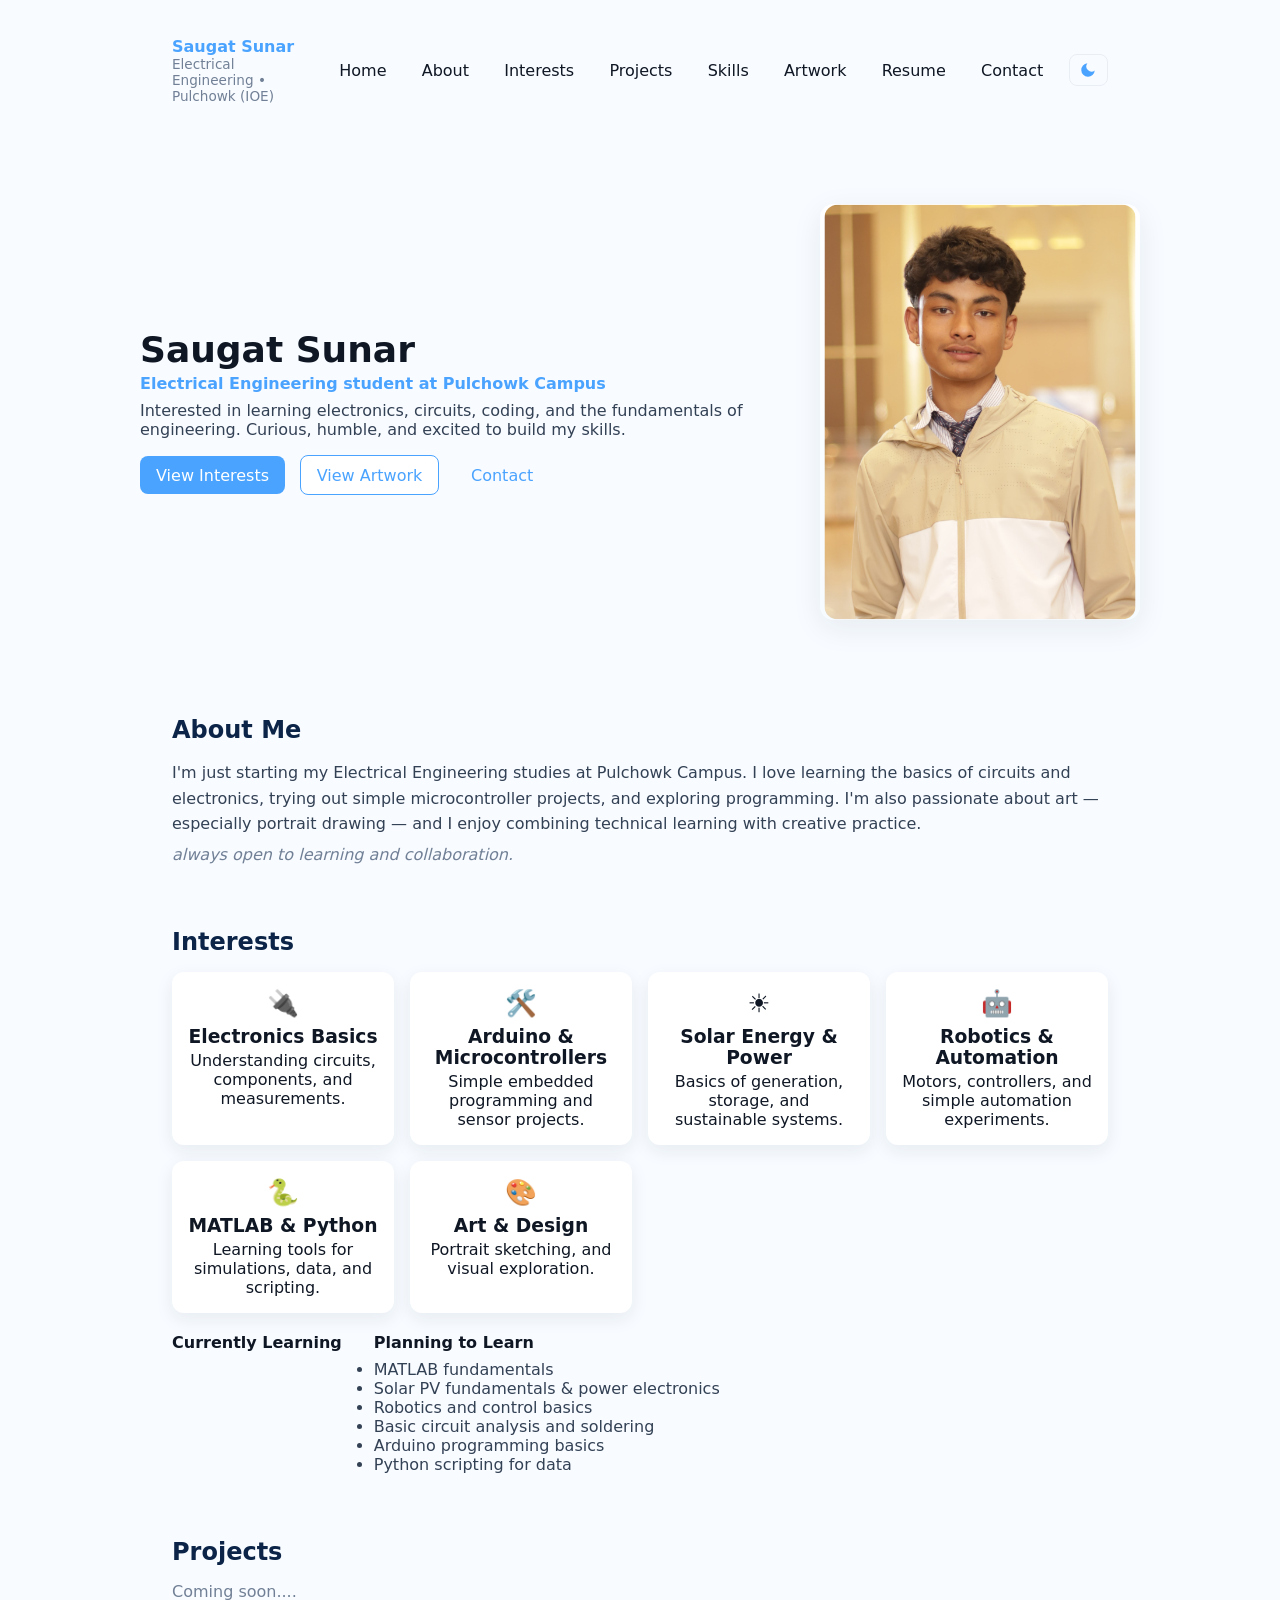
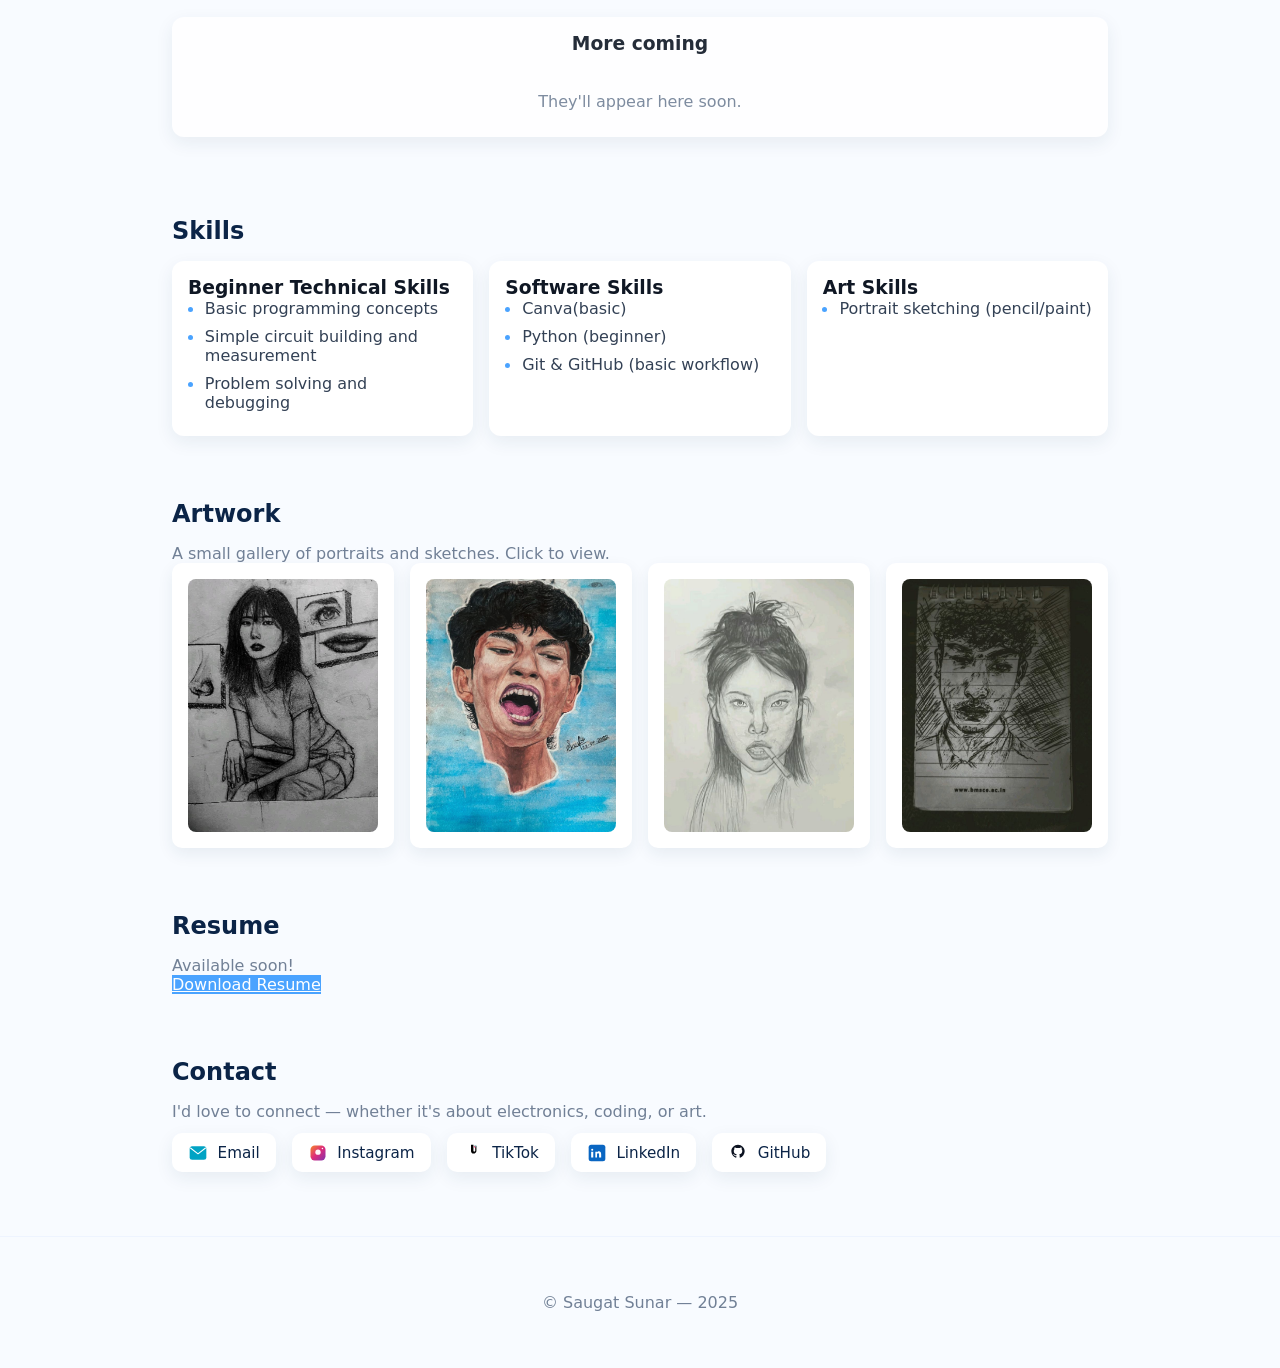
==== index.html @ 8a91a789 "Add projects section with placeholder content and styling" ====
<!doctype html>
<html lang="en">
    <head>
        <meta charset="utf-8">
        <meta name="viewport" content="width=device-width, initial-scale=1">
        <title>Saugat Sunar — Electrical Engineering Student</title>
        <link rel="stylesheet" href="page.css">
        <meta name="description" content="Saugat Sunar — Electrical Engineering student at Pulchowk Campus. Curious about circuits, coding, robotics and art.">
    </head>
    <body>
        <header class="site-header">
            <div class="container header-inner">
                <div class="brand">
                    <a href="#home">Saugat Sunar</a>
                    <span class="role">Electrical Engineering • Pulchowk (IOE)</span>
                </div>
                <nav class="site-nav" aria-label="Main Navigation">
                    <a href="#home">Home</a>
                    <a href="#about">About</a>
                    <a href="#interests">Interests</a>
                    <a href="#projects">Projects</a>
                    <a href="#skills">Skills</a>
                    <a href="#artwork">Artwork</a>
                    <a href="#resume">Resume</a>
                    <a href="#contact" class="contact-link">Contact</a>
                </nav>
                <div class="header-controls">
                    <button id="themeToggle" class="theme-toggle" aria-pressed="false" aria-label="Toggle dark mode">
                        <!-- Moon (default) and Sun (active) icons -->
                        <svg class="icon icon-moon" viewBox="0 0 24 24" fill="none" xmlns="http://www.w3.org/2000/svg" aria-hidden="true">
                            <path d="M21 12.79A9 9 0 1111.21 3 7 7 0 0021 12.79z" fill="currentColor"/>
                        </svg>
                        <svg class="icon icon-sun" viewBox="0 0 24 24" fill="none" xmlns="http://www.w3.org/2000/svg" aria-hidden="true">
                            <path d="M6.76 4.84l-1.8-1.79L3.17 4.84l1.79 1.8 1.8-1.8zM1 13h3v-2H1v2zm10 8h2v-3h-2v3zM17.24 19.16l1.79 1.79 1.79-1.79-1.79-1.8-1.79 1.8zM20 11v2h3v-2h-3zM11 1h2v3h-2V1zm4.24 4.84l1.8 1.8 1.79-1.8-1.79-1.79-1.8 1.79zM12 7a5 5 0 100 10 5 5 0 000-10z" fill="currentColor"/>
                        </svg>
                    </button>
                    <button id="navToggle" class="nav-toggle" aria-label="Toggle navigation">☰</button>
                </div>
            </div>
        </header>

        <main>
            <!-- Hero -->
            <section id="home" class="hero container">
                <div class="hero-left">
                    <h1>Saugat Sunar</h1>
                    <p class="lead">Electrical Engineering student at Pulchowk Campus</p>
                    <p class="intro">Interested in learning electronics, circuits, coding, and the fundamentals of engineering. Curious, humble, and excited to build my skills.</p>
                    <div class="hero-cta">
                        <a href="#interests" class="btn btn-primary">View Interests</a>
                        <a href="#artwork" class="btn btn-outline">View Artwork</a>
                        <a href="#contact" class="btn btn-ghost">Contact</a>
                    </div>
                </div>
                <div class="hero-right" aria-hidden="true">
                    <div class="portrait-placeholder">
                            <img src="profilepic.JPG" alt="Profile photo of Saugat Sunar" class="profile-pic enlarged" loading="lazy">
                        </div>
                </div>
            </section>

            <!-- About -->
            <section id="about" class="about container">
                <h2>About Me</h2>
                <p class="about-text">I'm just starting my Electrical Engineering studies at Pulchowk Campus. I love learning the basics of circuits and electronics, trying out simple microcontroller projects, and exploring programming. I'm also passionate about art — especially portrait drawing — and I enjoy combining technical learning with creative practice.</p>
                <p class="about-tone"> always open to learning and collaboration.</p>
            </section>

            <!-- Interests -->
            <section id="interests" class="interests container">
                <h2>Interests</h2>
                <div class="interests-grid">
                    <div class="interest-card">
                        <div class="icon">🔌</div>
                        <h3>Electronics Basics</h3>
                        <p>Understanding circuits, components, and measurements.</p>
                    </div>
                    <div class="interest-card">
                        <div class="icon">🛠️</div>
                        <h3>Arduino & Microcontrollers</h3>
                        <p>Simple embedded programming and sensor projects.</p>
                    </div>
                    <div class="interest-card">
                        <div class="icon">☀️</div>
                        <h3>Solar Energy & Power</h3>
                        <p>Basics of generation, storage, and sustainable systems.</p>
                    </div>
                    <div class="interest-card">
                        <div class="icon">🤖</div>
                        <h3>Robotics & Automation</h3>
                        <p>Motors, controllers, and simple automation experiments.</p>
                    </div>
                    <div class="interest-card">
                        <div class="icon">🐍</div>
                        <h3>MATLAB & Python</h3>
                        <p>Learning tools for simulations, data, and scripting.</p>
                    </div>
                    <div class="interest-card">
                        <div class="icon">🎨</div>
                        <h3>Art & Design</h3>
                        <p>Portrait sketching, and visual exploration.</p>
                    </div>
                </div>

                <div class="learning-plans">
                    <div>
                        <h4>Currently Learning</h4>
                        <ul>
                            
                        </ul>
                    </div>
                    <div>
                        <h4>Planning to Learn</h4>
                        <ul>
                            <li>MATLAB fundamentals</li>
                            <li>Solar PV fundamentals & power electronics</li>
                            <li>Robotics and control basics</li>
                            <li>Basic circuit analysis and soldering</li>
                            <li>Arduino programming basics</li>
                            <li>Python scripting for data</li>
                        </ul>
                    </div>
                </div>
            </section>

            <!-- Projects -->
            <section id="projects" class="projects container">
                <h2>Projects</h2>
                <p class="muted">Coming soon....</p>
                <div class="projects-grid">
                   

                    <article class="project-card empty">
                        <h3>More coming</h3>
                        <p class="muted">They'll appear here soon.</p>
                    </article>
                </div>
            </section>

             <!-- Skills -->
             <section id="skills" class="skills container">
                <h2>Skills</h2>
                <div class="skills-columns">
                    <div class="skills-block">
                        <h3>Beginner Technical Skills</h3>
                        <ul>
                            <li>Basic programming concepts</li>
                            <li>Simple circuit building and measurement</li>
                            <li>Problem solving and debugging</li>
                        </ul>
                    </div>
                    <div class="skills-block">
                        <h3>Software Skills</h3>
                        <ul>
                            <li>Canva(basic)</li>
                            <li>Python (beginner)</li>
                            <li>Git & GitHub (basic workflow)</li>
                        </ul>
                    </div>
                    <div class="skills-block">
                        <h3>Art Skills</h3>
                        <ul>
                            <li>Portrait sketching (pencil/paint)</li>
                            
                        </ul>
                    </div>
                </div>
            </section>

            <!-- Artwork -->
            <section id="artwork" class="artwork container">
                <h2>Artwork</h2>
                <p class="muted">A small gallery of portraits and sketches. Click to view.</p>
                <div class="gallery-grid">
                    <button class="gallery-item" data-src="art.1.jpeg" aria-label="Artwork 1">
                        <img src="art.1.jpeg" alt="Artwork 1" />
                    </button>
                    <button class="gallery-item" data-src="art.2.jpeg" aria-label="Artwork 2">
                        <img src="art.2.jpeg" alt="Artwork 2" />
                    </button>
                    <button class="gallery-item" data-src="art.3.jpeg" aria-label="Artwork 3">
                        <img src="art.3.jpeg" alt="Artwork 3" />
                    </button>
                    <button class="gallery-item" data-src="art.4.jpg" aria-label="Artwork 4">
                        <img src="art.4.jpg" alt="Artwork 4" />
                    </button>
                </div>
            </section>

            <!-- Resume -->
            <section id="resume" class="resume container">
                <h2>Resume</h2>
                <p class="muted">Available soon!</p><code></code> </p>
                <a href="resume.pdf" class="btn btn-primary" download>Download Resume </a>
            </section>

            <!-- Contact -->
            <section id="contact" class="contact container">
                <h2>Contact</h2>
                <p class="muted">I'd love to connect — whether it's about electronics, coding, or art.</p>
                <div class="contact-links">
                    <a href="mailto:saugatsunarofficial@gmail.com" class="contact-card" aria-label="Email Saugat">
                        <!-- Colored envelope icon (teal) -->
                        <svg viewBox="0 0 24 24" xmlns="http://www.w3.org/2000/svg" aria-hidden="true">
                            <rect x="2" y="4" width="20" height="16" rx="3" fill="#00A3C4" />
                            <path d="M3 6l9 7 9-7" fill="none" stroke="#fff" stroke-width="1.25" stroke-linecap="round" stroke-linejoin="round" />
                        </svg>
                        <span class="label">Email</span>
                    </a>
                    <a href="https://instagram.com/sunarsaugat8" target="_blank" rel="noopener" class="contact-card" aria-label="Instagram @sunarsaugat8">
                        <!-- Instagram-style gradient square -->
                        <svg viewBox="0 0 24 24" xmlns="http://www.w3.org/2000/svg" aria-hidden="true">
                            <defs>
                                <linearGradient id="igGrad" x1="0" x2="1" y1="0" y2="1">
                                    <stop offset="0%" stop-color="#f58529"/>
                                    <stop offset="50%" stop-color="#dd2a7b"/>
                                    <stop offset="100%" stop-color="#8134af"/>
                                </linearGradient>
                            </defs>
                            <rect x="3" y="3" width="18" height="18" rx="5" fill="url(#igGrad)" />
                            <circle cx="12" cy="11" r="3.2" fill="#fff" opacity="0.95" />
                            <circle cx="17.3" cy="6.7" r="0.9" fill="#fff" />
                        </svg>
                        <span class="label">Instagram</span>
                    </a>
                    <a href="https://www.tiktok.com/@saugat_sunar1" target="_blank" rel="noopener" class="contact-card" aria-label="TikTok @saugat_sunar1">
                        <!-- TikTok colored mark: cyan + magenta + black -->
                        <svg viewBox="0 0 24 24" xmlns="http://www.w3.org/2000/svg" aria-hidden="true">
                            <!-- approximate simplified TikTok note shape with layered colors -->
                            <path d="M12.5 2v7.2c0 .6.5 1.1 1.1 1.1.6 0 1.1-.5 1.1-1.1V3.4h1.4v5.8c0 1.9-1.6 3.5-3.5 3.5S9.6 11.1 9.6 9.2V2h2.9z" fill="#010101"/>
                            <path d="M14.6 3.1c.7.4 1.3 1 1.6 1.8v.1c-.6-.1-1.1-.4-1.6-.8-.5-.4-.9-.9-1.3-1.4.4.1.9.1 1.3.3z" fill="#69C9D0" opacity="0.95"/>
                            <path d="M13.6 3.4c.6.5 1.1 1.1 1.4 1.9.1.3.2.6.2.9-.4-.2-.9-.4-1.3-.8-.5-.4-.9-.9-1.3-1.4.3.1.7.1 1 0z" fill="#EE1D52" opacity="0.95"/>
                        </svg>
                        <span class="label">TikTok</span>
                    </a>
                    <a href="https://www.linkedin.com/in/saugat-sunar-b46449395/" target="_blank" rel="noopener" class="contact-card" aria-label="LinkedIn Saugat Sunar">
                        <!-- LinkedIn colored square with 'in' -->
                        <svg viewBox="0 0 24 24" xmlns="http://www.w3.org/2000/svg" aria-hidden="true">
                            <rect x="2" y="2" width="20" height="20" rx="3" fill="#0A66C2" />
                            <path d="M7.5 10.5H5v7h2.5v-7zM6.25 9.25a1.25 1.25 0 110-2.5 1.25 1.25 0 010 2.5zM12.5 10.5h-2.5v7H12v-3.6c0-1.9 2.5-2.05 2.5 0V17.5H17v-4.1c0-4.2-4.1-4.05-4.5-1.9V10.5z" fill="#fff" />
                        </svg>
                        <span class="label">LinkedIn</span>
                    </a>
                    <a href="https://github.com/SusSpider" target="_blank" rel="noopener" class="contact-card" aria-label="GitHub SusSpider">
                        <!-- GitHub mark (dark) -->
                        <svg viewBox="0 0 24 24" xmlns="http://www.w3.org/2000/svg" aria-hidden="true">
                            <path d="M12 2C7.58 2 4 5.58 4 10c0 3.54 2.29 6.54 5.47 7.6.4.07.55-.17.55-.38 0-.19-.01-.82-.01-1.49-2.01.37-2.53-.49-2.69-.94-.09-.23-.48-.94-.82-1.13-.28-.15-.68-.52-.01-.53.63-.01 1.08.58 1.23.82.72 1.21 1.87.87 2.33.66.07-.52.28-.87.51-1.07-1.78-.2-3.64-.89-3.64-3.95 0-.87.31-1.59.82-2.15-.08-.2-.36-1.02.08-2.12 0 0 .67-.21 2.2.82a7.5 7.5 0 012-.27c.68 0 1.36.09 2 .27 1.52-1.03 2.2-.82 2.2-.82.44 1.1.16 1.92.08 2.12.51.56.82 1.28.82 2.15 0 3.07-1.87 3.75-3.65 3.95.29.25.54.73.54 1.48 0 1.07-.01 1.93-.01 2.19 0 .21.15.46.55.38C17.71 16.54 20 13.54 20 10c0-4.42-3.58-8-8-8z" fill="#0b1220"/>
                        </svg>
                        <span class="label">GitHub</span>
                    </a>
                </div>
            </section>
        </main>

        <footer class="site-footer">
            <div class="container">
                <p>© Saugat Sunar — 2025</p>
            </div>
        </footer>

        <!-- Lightbox Modal -->
        <div id="lightbox" class="lightbox" aria-hidden="true">
            <div class="lightbox-inner">
                <button id="lightboxClose" class="lightbox-close" aria-label="Close">✕</button>
                <div class="lightbox-content">
                    <div class="lightbox-img">Artwork preview</div>
                </div>
            </div>
        </div>

        <script>
            // Smooth nav toggle for small screens
            const navToggle = document.getElementById('navToggle');
            const siteNav = document.querySelector('.site-nav');
            navToggle.addEventListener('click', () => {
                siteNav.classList.toggle('open');
            });

            // Theme toggle: persistent dark mode
            const themeToggle = document.getElementById('themeToggle');
            const userPref = localStorage.getItem('theme');
            const applyTheme = (theme) => {
                if (theme === 'dark') {
                        document.documentElement.classList.add('dark');
                        themeToggle.setAttribute('aria-pressed','true');
                    } else {
                        document.documentElement.classList.remove('dark');
                        themeToggle.setAttribute('aria-pressed','false');
                    }
            };
            // initialize from saved preference or system
            if (userPref) applyTheme(userPref);
            else if (window.matchMedia && window.matchMedia('(prefers-color-scheme: dark)').matches) applyTheme('dark');

            themeToggle.addEventListener('click', () => {
                const isDark = document.documentElement.classList.toggle('dark');
                applyTheme(isDark ? 'dark' : 'light');
                localStorage.setItem('theme', isDark ? 'dark' : 'light');
            });

            // Simple gallery lightbox (placeholders)
            const galleryItems = document.querySelectorAll('.gallery-item');
            const lightbox = document.getElementById('lightbox');
            const lightboxClose = document.getElementById('lightboxClose');
            const lightboxImg = document.querySelector('.lightbox-img');

            galleryItems.forEach((btn) => {
                btn.addEventListener('click', () => {
                    const src = btn.dataset.src;
                    if (src) {
                        lightboxImg.innerHTML = `<img src="${src}" alt="Artwork preview">`;
                    } else {
                        lightboxImg.textContent = btn.textContent || 'Artwork preview';
                    }
                    lightbox.classList.add('visible');
                    lightbox.setAttribute('aria-hidden', 'false');
                });
            });

            lightboxClose.addEventListener('click', () => {
                lightbox.classList.remove('visible');
                lightbox.setAttribute('aria-hidden', 'true');
                lightboxImg.innerHTML = '';
            });

            // Close on background click
            lightbox.addEventListener('click', (e) => {
                if (e.target === lightbox) {
                    lightbox.classList.remove('visible');
                    lightbox.setAttribute('aria-hidden', 'true');
                    lightboxImg.innerHTML = '';
                }
            });

            // Smooth scroll behavior (modern browsers also use CSS)
            document.documentElement.style.scrollBehavior = 'smooth';
        </script>
    </body>
</html>
---- page.css ----
/* Reset & base */
* { box-sizing: border-box; margin: 0; padding: 0; }
:root {
  --bg: #f8fbff;
  --muted: #718096;
  --text: #0f1724;
  --accent: #4aa3ff;
  --accent-2: #9ad0ff;
  --card: #ffffff;
  --glass: rgba(255,255,255,0.6);
  --shadow: rgba(30,60,90,0.08);
  --radius: 12px;
  --max-width: 1000px;
}
/* Dark theme overrides */
.dark{
  --bg: #071028;
  --muted: #9fb4c9;
  --text: #e6f7ff;
  --accent: #6fb8ff;
  --accent-2: #2f6fb3;
  --card: #0b1220;
  --glass: rgba(10,18,32,0.5);
  --shadow: rgba(0,0,0,0.5);
}

/* Additional subtle contrast tweaks in dark mode to improve readability without making it too bright */
.dark section h2{
  color: #cfeeff; /* slightly brighter heading */
}
.dark .lead{
  color: #9fd6ff; /* light bluish accent for small lead text */
}
.dark .intro,
.dark .about-text,
.dark .interest-card p,
.dark .skills-block ul{
  color: #c3e5ff; /* soft readable body text in cards */
}
.dark .site-nav a{
  color: #eaf8ff; /* stronger nav link color already set; reinforce */
}
.dark .btn-outline{
  border-color: rgba(111,184,255,0.16);
  color: #bfe9ff;
}
.dark .btn-primary{
  box-shadow: 0 10px 30px rgba(111,184,255,0.08);
}
.dark .skills-block,
.dark .interest-card,
.dark .gallery-item,
.dark .contact-card{
  background: rgba(255,255,255,0.02); /* subtle surface tint */
  border: 1px solid rgba(255,255,255,0.03);
}
.dark .site-footer{
  border-top-color: rgba(255,255,255,0.04);
  color: #9fb4c9;
}

/* Improve header/nav contrast in dark mode for readability */
.dark .site-header{
  background: linear-gradient(180deg, rgba(2,6,23,0.85), rgba(2,6,23,0.6));
}
.dark .site-nav a{
  color: #e6f7ff; /* light, readable link color */
}
.dark .site-nav a:hover{
  background: rgba(255,255,255,0.03);
}
.dark .brand a{
  color: #e6f7ff; /* brighter brand text */
}
.dark .brand .role{
  color: #c7e6ff; /* lighter role text */
}
.dark .theme-toggle{
  border-color: rgba(255,255,255,0.08);
  color: #e6f7ff;
}
html,body{height:100%;}
body{
  font-family: Inter, system-ui, -apple-system, 'Segoe UI', Roboto, 'Helvetica Neue', Arial;
  background: var(--bg);
  color: var(--text);
  -webkit-font-smoothing:antialiased;
  transition: background-color .35s ease, color .35s ease;
}
.container{max-width:var(--max-width);margin:0 auto;padding:2rem}

/* Header */
.site-header{background:transparent;position:sticky;top:0;z-index:50}
.site-header{height:20vh;min-height:64px;max-height:140px;transition:height .25s ease, background-color .2s}
.header-inner{display:flex;align-items:center;justify-content:space-between;gap:1rem}
.header-inner{height:100%;display:flex;align-items:center}
.header-controls{display:flex;align-items:center;gap:.5rem}
.theme-toggle{background:transparent;border:1px solid rgba(11,36,71,0.06);padding:.35rem .6rem;border-radius:8px;cursor:pointer;font-size:1rem;display:inline-flex;align-items:center;gap:.4rem;transition:transform .18s ease, background-color .25s ease, color .25s ease}
.theme-toggle .icon{width:18px;height:18px;display:inline-block;color:var(--accent)}
.theme-toggle .icon-sun{display:none}
.theme-toggle[aria-pressed="true"]{background:linear-gradient(90deg,var(--accent),var(--accent-2));color:white;border-color:transparent;transform:translateY(-2px)}
.theme-toggle[aria-pressed="true"] .icon-moon{display:none}
.theme-toggle[aria-pressed="true"] .icon-sun{display:inline-block}
.brand a{font-weight:700;color:var(--accent);text-decoration:none}
.brand .role{display:block;font-size:.85rem;color:var(--muted)}
.site-nav{display:flex;gap:1rem;align-items:center}
.site-nav a{color:#0f1724;text-decoration:none;padding:.35rem .6rem;border-radius:8px;transition:all .18s}
.site-nav a:hover{background:var(--glass)}
.nav-toggle{display:none;background:none;border:0;font-size:1.2rem}

/* Hero */
.hero{display:grid;grid-template-columns:1fr 320px;align-items:center;gap:2rem;padding:4rem 0}
.hero-left h1{font-size:2.25rem;margin-bottom:.25rem}
.lead{color:var(--accent);font-weight:600;margin-bottom:.5rem}
.intro{color:#334155;margin-bottom:1rem}
.hero-cta .btn{display:inline-block;margin-right:.6rem;padding:.6rem 1rem;border-radius:8px;text-decoration:none}
.btn-primary{background:var(--accent);color:white}
.btn-outline{border:1px solid var(--accent);color:var(--accent);background:white}
.btn-ghost{background:transparent;border:1px solid transparent;color:var(--accent)}
.portrait-placeholder{display:flex;align-items:center;justify-content:center;border-radius:14px;box-shadow:0 8px 30px var(--shadow);background:linear-gradient(180deg,#fff,#f6fbff);padding:1rem}
.portrait-placeholder .profile-pic{width:100%;max-width:360px;aspect-ratio:3/4;object-fit:cover;border-radius:12px;display:block;transition:transform .25s ease,image-rendering .25s ease}
.portrait-placeholder .profile-pic.enlarged{transform:scale(1.08)}
.portrait-placeholder .profile-pic{image-rendering:auto}
/* Smooth transitions for cards and surfaces */
.portrait-placeholder,
.interest-card,
.skills-block,
.gallery-item,
.contact-card{
  transition: background-color .35s ease, box-shadow .35s ease, color .35s ease;
}

/* Sections */
section h2{font-size:1.5rem;margin-bottom:1rem;color:#0b2447}
.muted{color:var(--muted)}

/* About */
.about-text{color:#334155;line-height:1.6;margin-bottom:.5rem}
.about-tone{color:var(--muted);font-style:italic}

/* Interests grid */
.interests-grid{display:grid;grid-template-columns:repeat(auto-fit,minmax(200px,1fr));gap:1rem;margin:1rem 0}
.interest-card{background:var(--card);padding:1rem;border-radius:var(--radius);box-shadow:0 6px 18px var(--shadow);text-align:center}
.interest-card .icon{font-size:1.6rem;margin-bottom:.5rem}
.interest-card h3{margin-bottom:.25rem}

.learning-plans{display:flex;gap:2rem;margin-top:1.25rem}
.learning-plans h4{margin-bottom:.5rem}
.learning-plans ul{color:#334155}

/* Projects */
.projects-grid{display:grid;grid-template-columns:repeat(auto-fit,minmax(240px,1fr));gap:1rem;margin:1rem 0}
.project-card{background:var(--card);padding:1rem;border-radius:var(--radius);box-shadow:0 6px 18px var(--shadow);min-height:120px;display:flex;flex-direction:column;justify-content:space-between}
.project-card h3{margin-bottom:.5rem}
.project-card p.muted{color:var(--muted);margin-bottom:.6rem}
.project-card a{color:var(--accent);text-decoration:none;border-bottom:1px dashed transparent;transition:all .15s}
.project-card a:hover{border-bottom-color:var(--accent-2)}
.project-card.empty{opacity:0.9;text-align:center}

/* Skills */
.skills-columns{display:grid;grid-template-columns:repeat(auto-fit,minmax(220px,1fr));gap:1rem}
.skills-block{background:var(--card);padding:1rem;border-radius:var(--radius);box-shadow:0 6px 18px var(--shadow)}
.skills-block ul{color:#334155; padding-left:1.05rem; list-style-position:outside}
.skills-block ul li{margin-bottom:.5rem}
.skills-block ul li::marker{color:var(--accent);font-size:1.05em}

/* Artwork gallery */
.gallery-grid{display:grid;grid-template-columns:repeat(auto-fit,minmax(140px,1fr));gap:1rem}
.gallery-item{background:var(--card);border-radius:10px;padding:1rem;display:block;border:0;cursor:pointer;box-shadow:0 6px 16px var(--shadow);text-align:center}
.art-thumb{aspect-ratio:3/4;border-radius:8px;background:linear-gradient(180deg,#f8fbff,#e8f6ff);display:flex;align-items:center;justify-content:center;color:var(--muted);overflow:hidden}
.gallery-item img{width:100%;height:100%;object-fit:cover;border-radius:8px;display:block;aspect-ratio:3/4}

/* Resume */
.resume .btn{margin-top:.5rem}

/* Contact */
.contact-links{display:flex;gap:1rem;flex-wrap:wrap;margin-top:.75rem}
.contact-card{background:var(--card);padding:.6rem 1rem;border-radius:10px;text-decoration:none;color:#0b2447;box-shadow:0 6px 18px var(--shadow)}
/* Contact card: show icon + label */
.contact-card{display:inline-flex;align-items:center;gap:.6rem}
.contact-card svg{width:20px;height:20px;flex:0 0 20px;display:block}
.contact-card .label{font-size:0.95rem}

/* Footer */
.site-footer{border-top:1px solid #eef4ff;padding:1.5rem 0;margin-top:2rem;text-align:center;color:var(--muted)}

/* Lightbox */
.lightbox{position:fixed;inset:0;display:none;align-items:center;justify-content:center;background:rgba(10,20,40,0.6);z-index:60}
.lightbox.visible{display:flex}
.lightbox-inner{background:white;padding:1rem;border-radius:10px;max-width:90%;max-height:90%;overflow:auto}
.lightbox-close{position:absolute;right:1rem;top:1rem;border:0;background:transparent;font-size:1.2rem}
/* Lightbox image sizing */
.lightbox .lightbox-img img{max-width:90vw;max-height:80vh;display:block}

/* Responsive */
@media (max-width:900px){
  .hero{grid-template-columns:1fr}
  .nav-toggle{display:block}
  .site-nav{position:absolute;right:1rem;top:70px;background:transparent;flex-direction:column;padding:1rem;display:none}
  .site-nav.open{display:flex}
  .site-header{height:auto}
}

@media (max-width:480px){
  .container{padding:1rem}
  .hero-left h1{font-size:1.5rem}
}
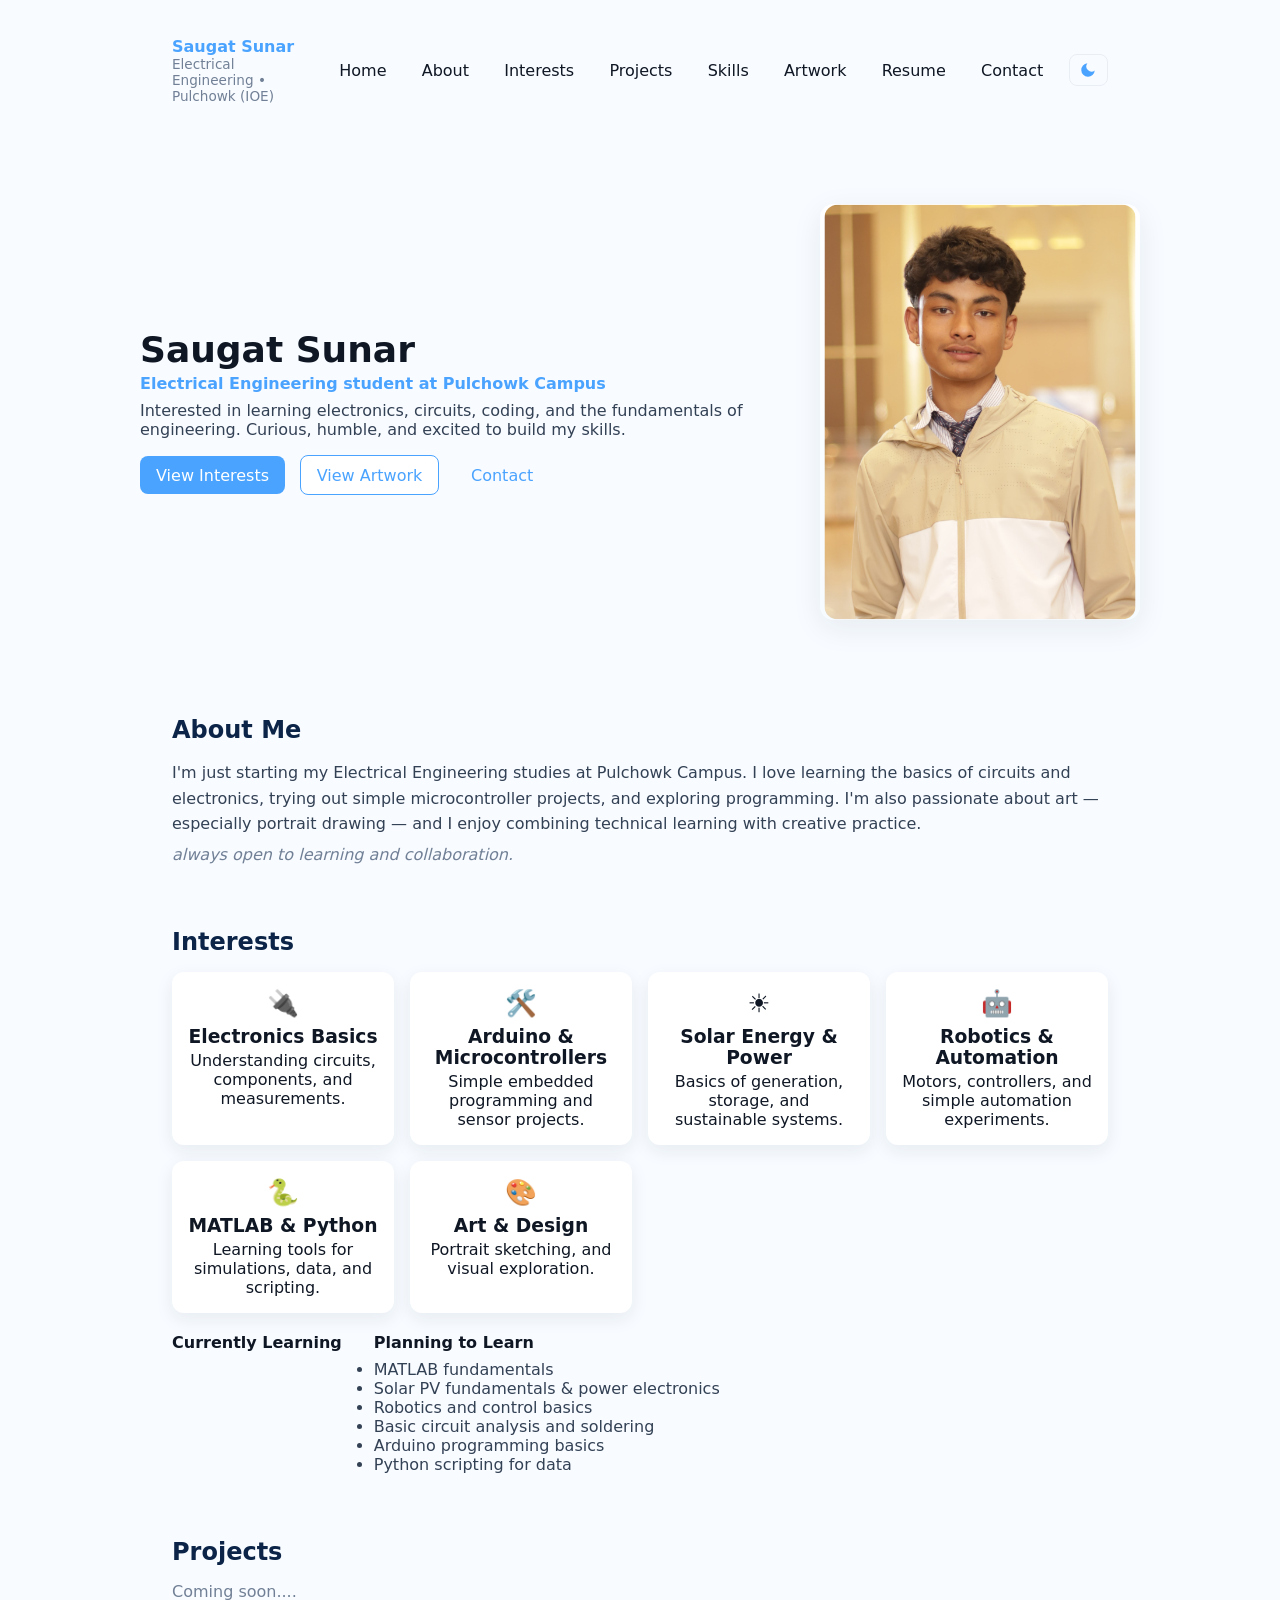
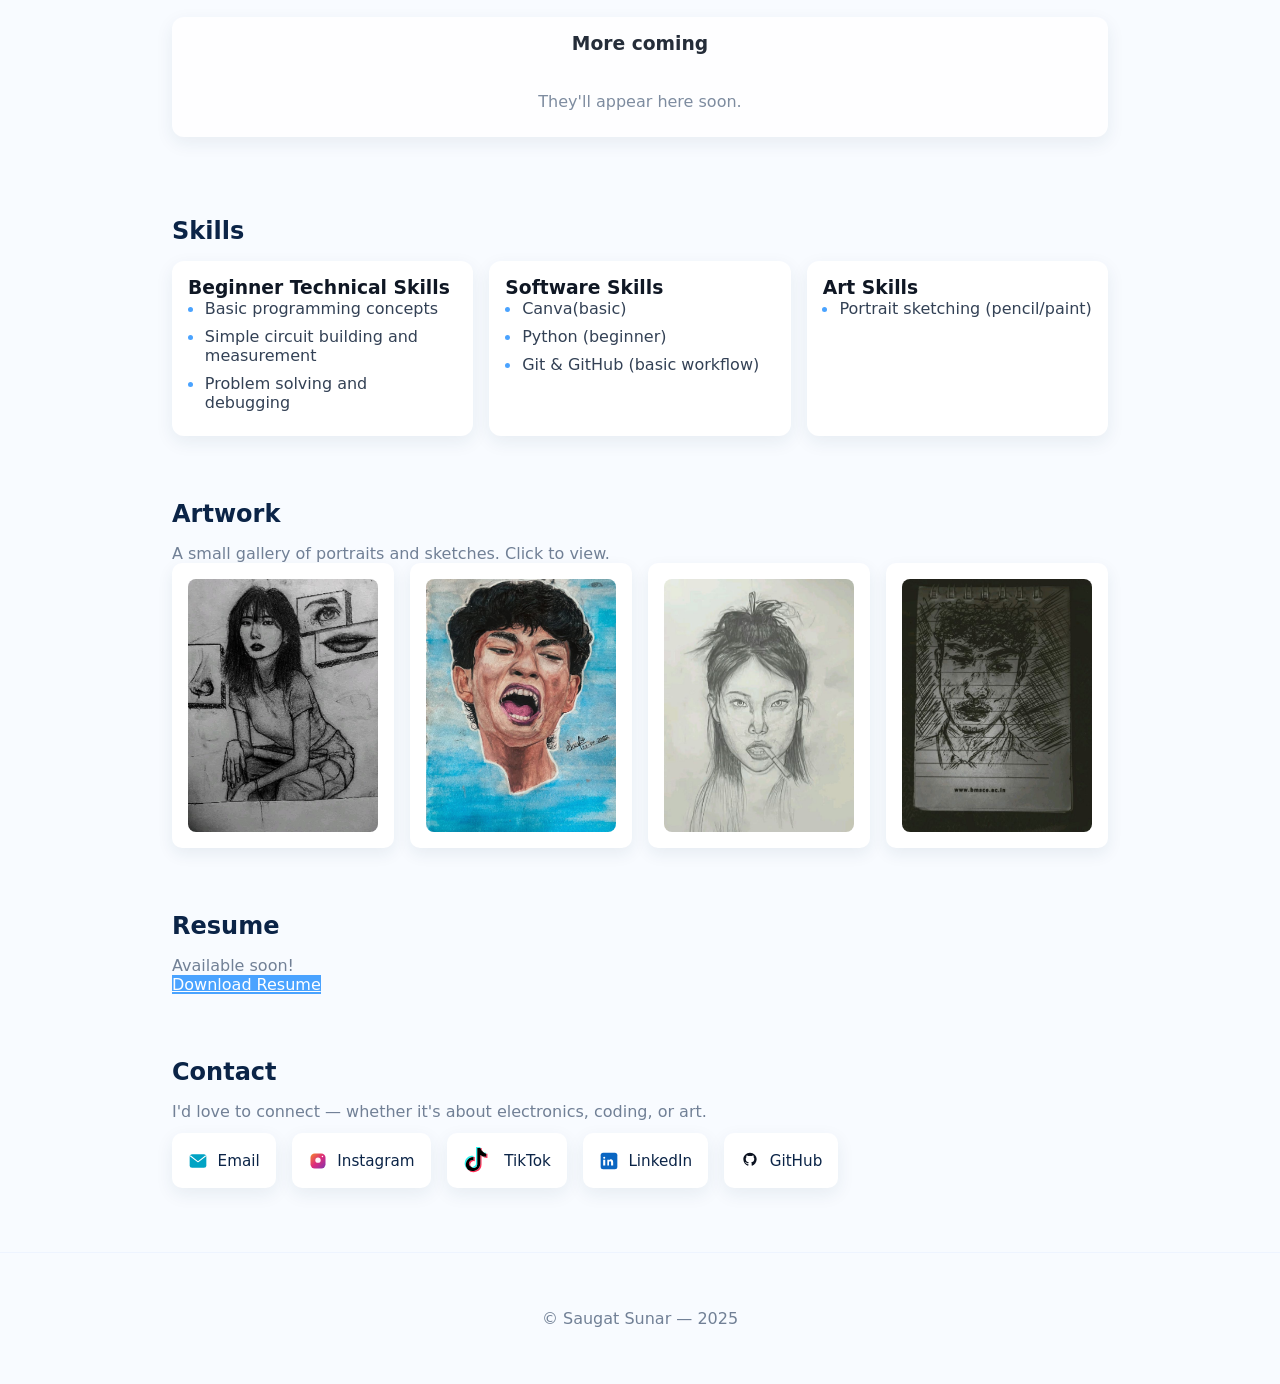
==== commit bd01cd8c: "Replace TikTok SVG icon with a repository asset and update CSS for icon styling" ====
--- a/index.html
+++ b/index.html
@@ -224,15 +224,10 @@
                         <span class="label">Instagram</span>
                     </a>
                     <a href="https://www.tiktok.com/@saugat_sunar1" target="_blank" rel="noopener" class="contact-card" aria-label="TikTok @saugat_sunar1">
-                        <!-- TikTok colored mark: cyan + magenta + black -->
-                        <svg viewBox="0 0 24 24" xmlns="http://www.w3.org/2000/svg" aria-hidden="true">
-                            <!-- approximate simplified TikTok note shape with layered colors -->
-                            <path d="M12.5 2v7.2c0 .6.5 1.1 1.1 1.1.6 0 1.1-.5 1.1-1.1V3.4h1.4v5.8c0 1.9-1.6 3.5-3.5 3.5S9.6 11.1 9.6 9.2V2h2.9z" fill="#010101"/>
-                            <path d="M14.6 3.1c.7.4 1.3 1 1.6 1.8v.1c-.6-.1-1.1-.4-1.6-.8-.5-.4-.9-.9-1.3-1.4.4.1.9.1 1.3.3z" fill="#69C9D0" opacity="0.95"/>
-                            <path d="M13.6 3.4c.6.5 1.1 1.1 1.4 1.9.1.3.2.6.2.9-.4-.2-.9-.4-1.3-.8-.5-.4-.9-.9-1.3-1.4.3.1.7.1 1 0z" fill="#EE1D52" opacity="0.95"/>
-                        </svg>
-                        <span class="label">TikTok</span>
-                    </a>
+                        <!-- Use repository SVG asset for TikTok -->
+                        <img src="tiktok-icon-2.svg" alt="TikTok" class="contact-icon" width="36" height="36" />
+                         <span class="label">TikTok</span>
+                     </a>
                     <a href="https://www.linkedin.com/in/saugat-sunar-b46449395/" target="_blank" rel="noopener" class="contact-card" aria-label="LinkedIn Saugat Sunar">
                         <!-- LinkedIn colored square with 'in' -->
                         <svg viewBox="0 0 24 24" xmlns="http://www.w3.org/2000/svg" aria-hidden="true">
--- a/page.css
+++ b/page.css
@@ -180,6 +180,7 @@
 .contact-card{display:inline-flex;align-items:center;gap:.6rem}
 .contact-card svg{width:20px;height:20px;flex:0 0 20px;display:block}
 .contact-card .label{font-size:0.95rem}
+.contact-card img.contact-icon{width:32px;height:32px;display:block;margin:0 auto .25rem;object-fit:contain}
 
 /* Footer */
 .site-footer{border-top:1px solid #eef4ff;padding:1.5rem 0;margin-top:2rem;text-align:center;color:var(--muted)}
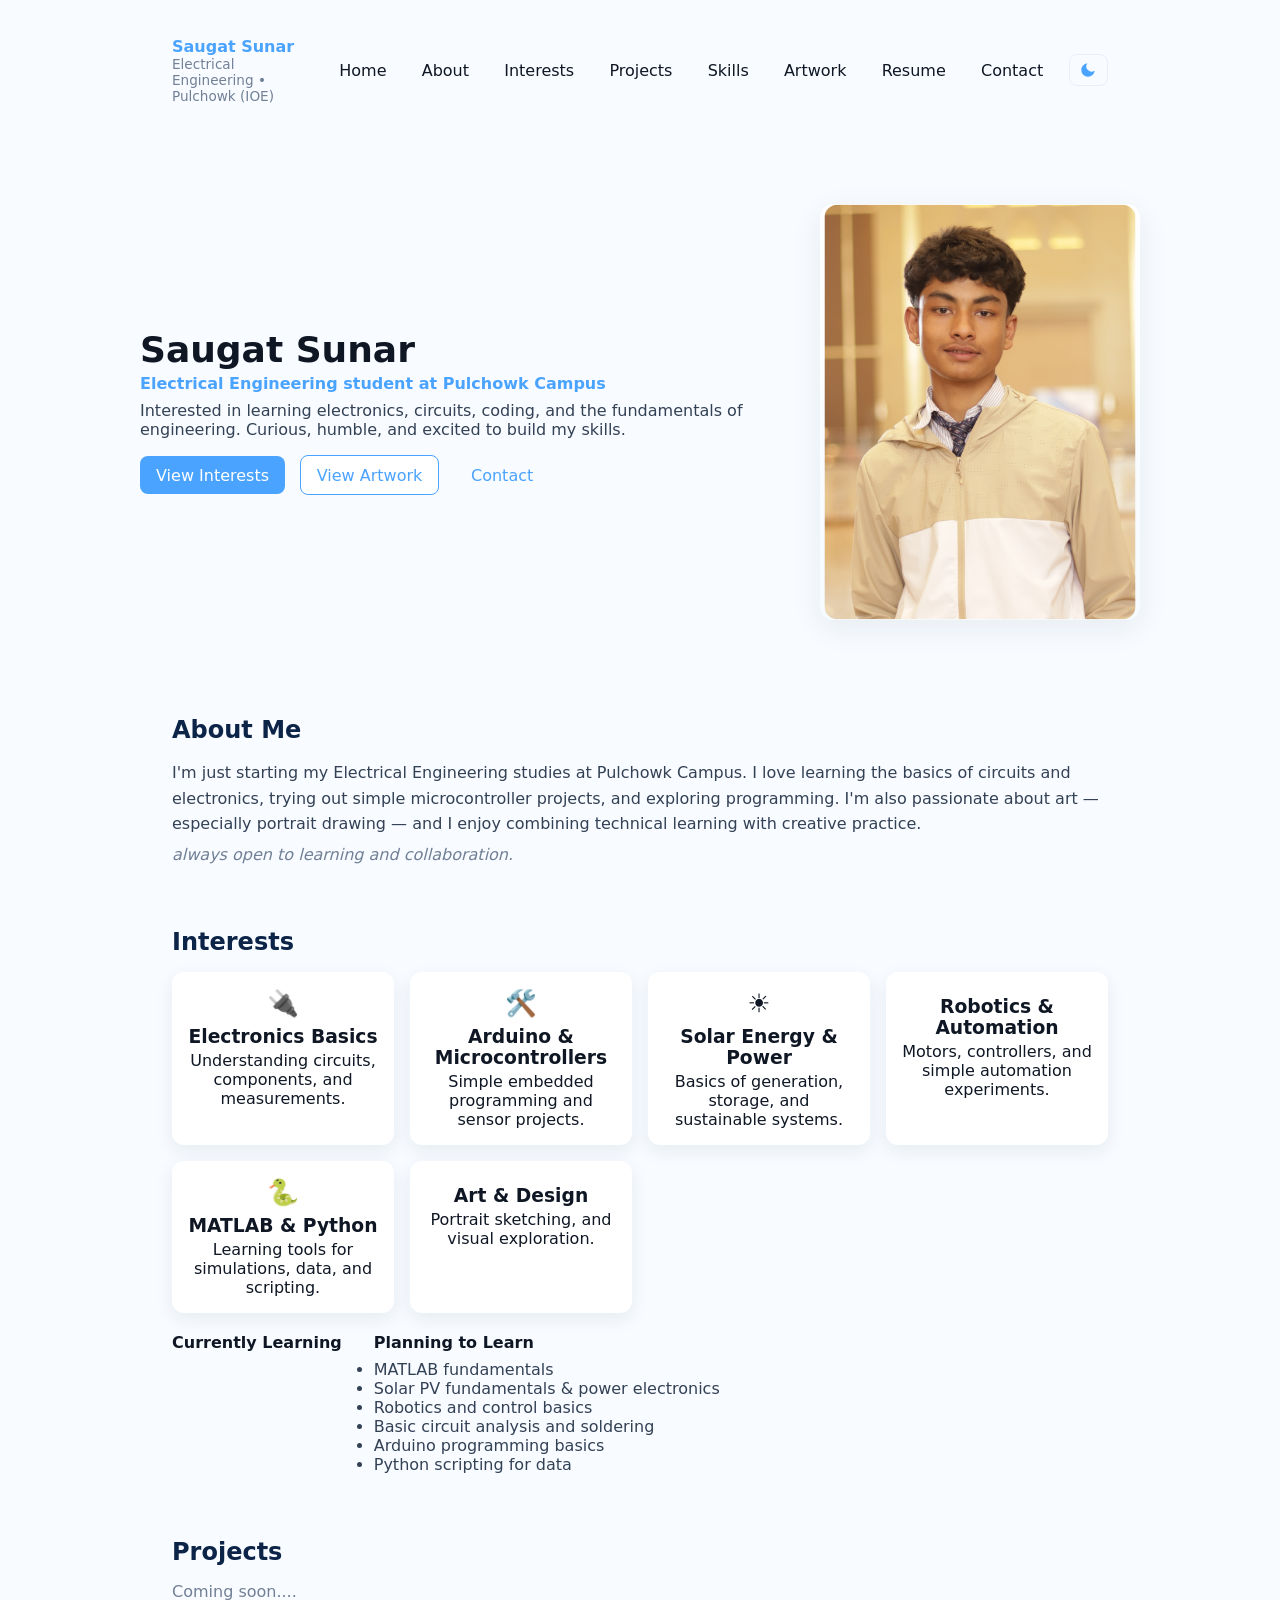
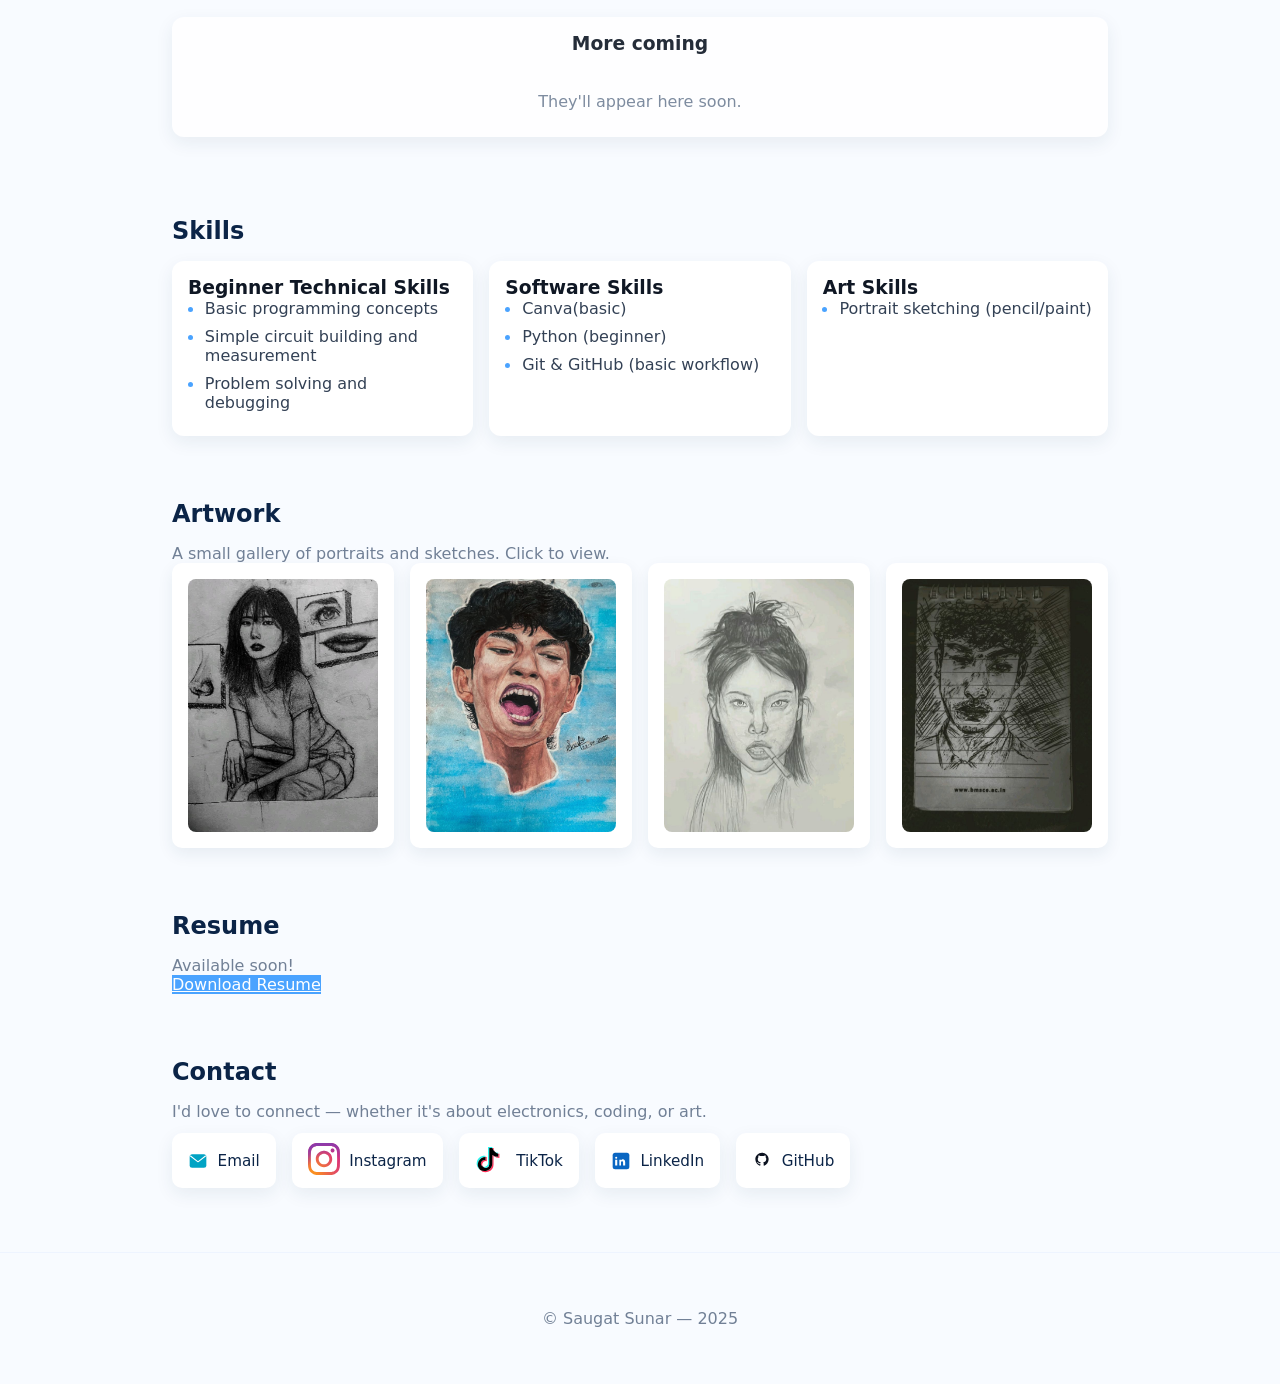
==== commit c652ab7a: "logo change" ====
--- a/index.html
+++ b/index.html
@@ -86,7 +86,7 @@
                         <p>Basics of generation, storage, and sustainable systems.</p>
                     </div>
                     <div class="interest-card">
-                        <div class="icon">🤖</div>
+                        <div class="icon"></div>
                         <h3>Robotics & Automation</h3>
                         <p>Motors, controllers, and simple automation experiments.</p>
                     </div>
@@ -96,7 +96,7 @@
                         <p>Learning tools for simulations, data, and scripting.</p>
                     </div>
                     <div class="interest-card">
-                        <div class="icon">🎨</div>
+                        <div class="icon"></div>
                         <h3>Art & Design</h3>
                         <p>Portrait sketching, and visual exploration.</p>
                     </div>
@@ -208,19 +208,8 @@
                         <span class="label">Email</span>
                     </a>
                     <a href="https://instagram.com/sunarsaugat8" target="_blank" rel="noopener" class="contact-card" aria-label="Instagram @sunarsaugat8">
-                        <!-- Instagram-style gradient square -->
-                        <svg viewBox="0 0 24 24" xmlns="http://www.w3.org/2000/svg" aria-hidden="true">
-                            <defs>
-                                <linearGradient id="igGrad" x1="0" x2="1" y1="0" y2="1">
-                                    <stop offset="0%" stop-color="#f58529"/>
-                                    <stop offset="50%" stop-color="#dd2a7b"/>
-                                    <stop offset="100%" stop-color="#8134af"/>
-                                </linearGradient>
-                            </defs>
-                            <rect x="3" y="3" width="18" height="18" rx="5" fill="url(#igGrad)" />
-                            <circle cx="12" cy="11" r="3.2" fill="#fff" opacity="0.95" />
-                            <circle cx="17.3" cy="6.7" r="0.9" fill="#fff" />
-                        </svg>
+                        <!-- Use repository SVG asset for Instagram -->
+                        <img src="logoig.svg" alt="Instagram" class="contact-icon" width="36" height="36" />
                         <span class="label">Instagram</span>
                     </a>
                     <a href="https://www.tiktok.com/@saugat_sunar1" target="_blank" rel="noopener" class="contact-card" aria-label="TikTok @saugat_sunar1">
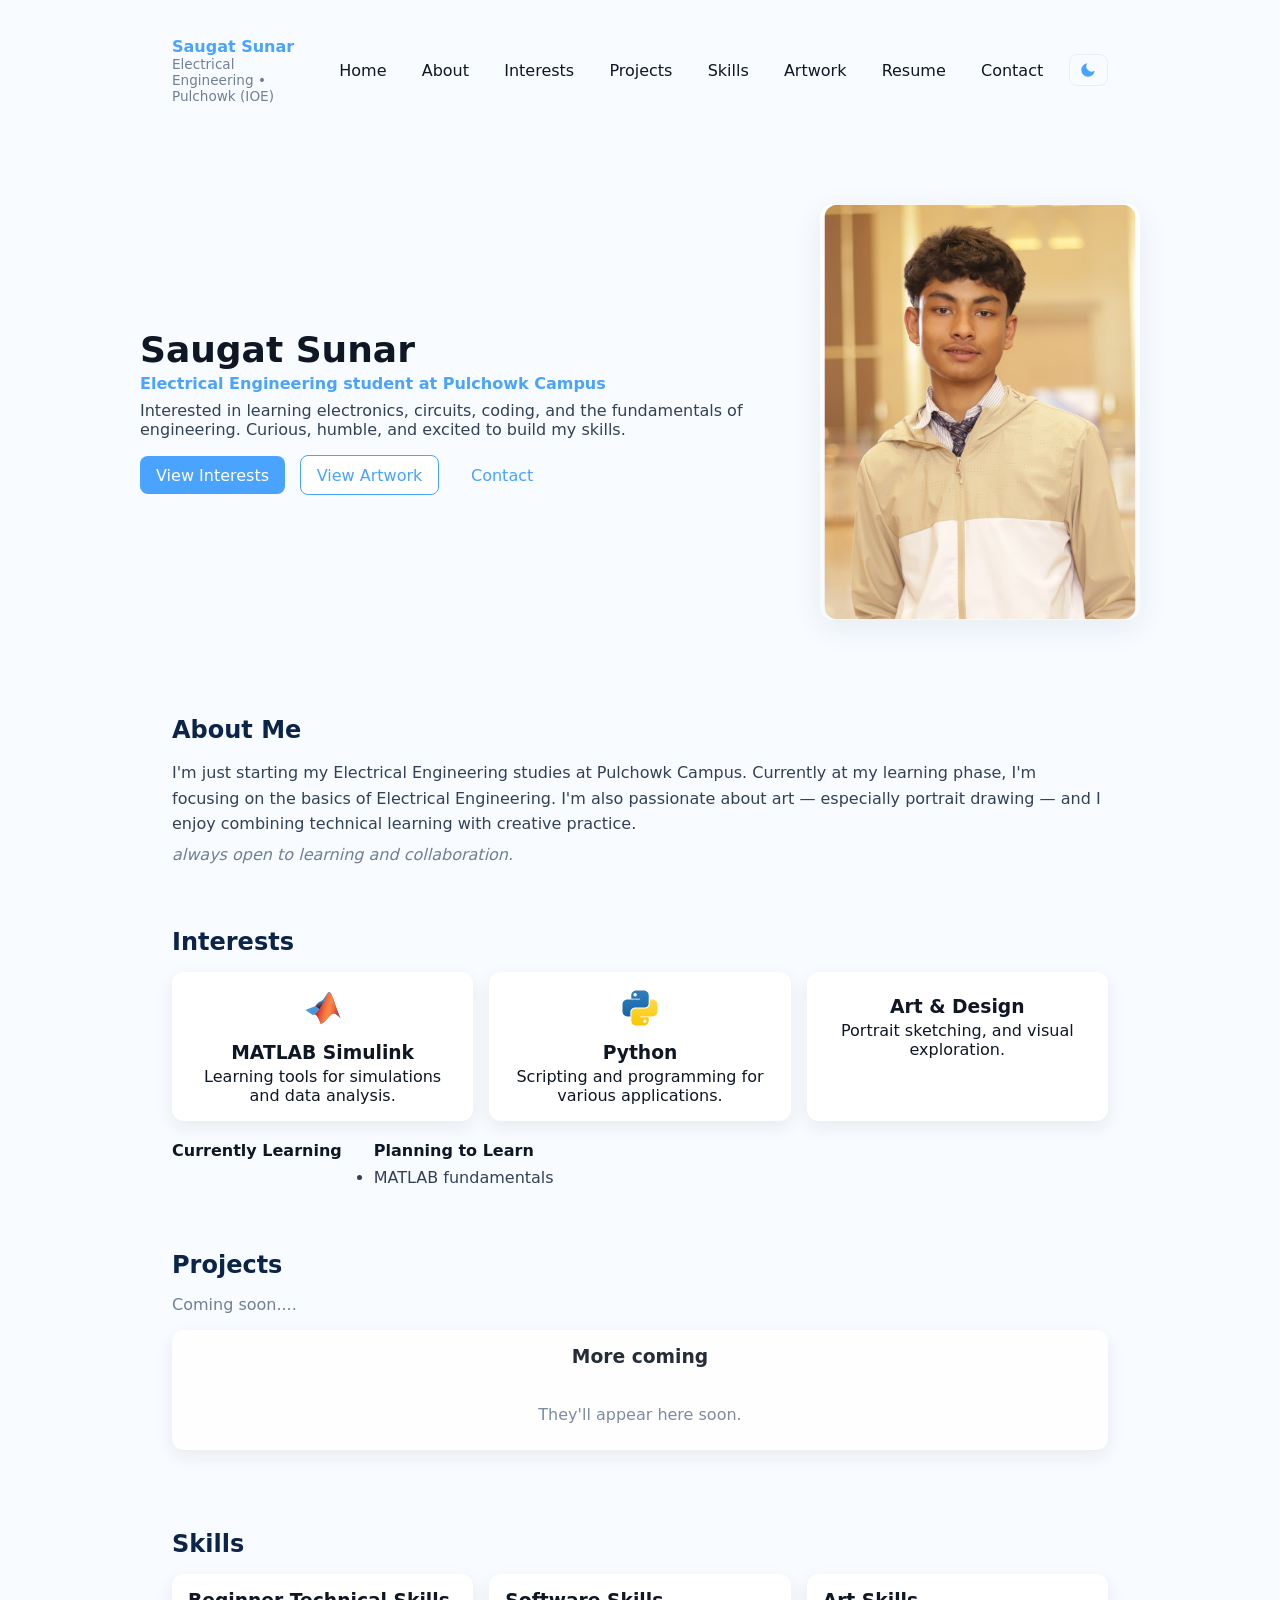
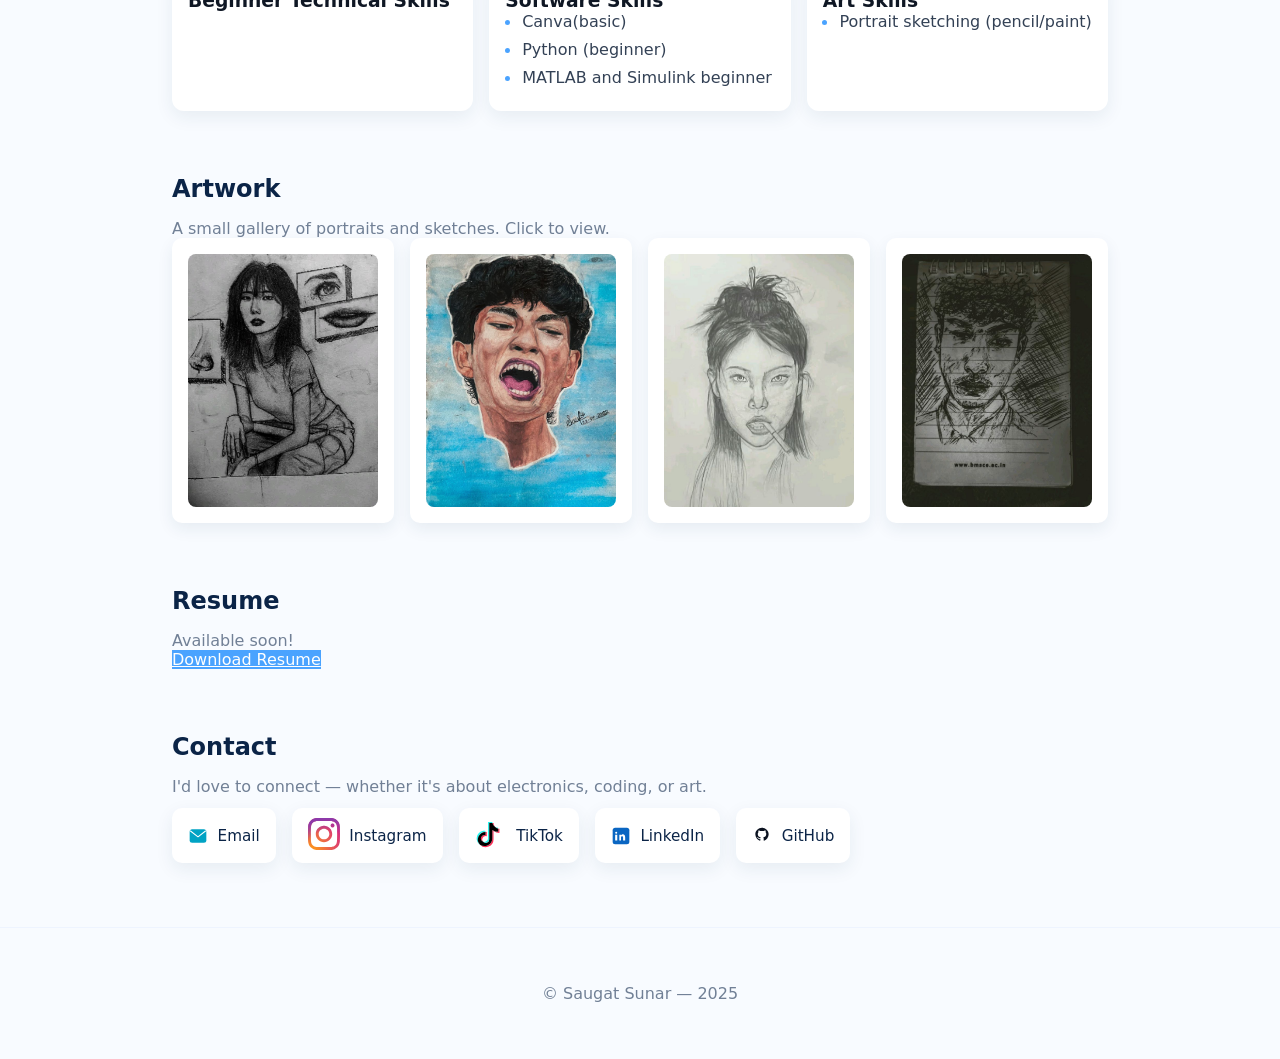
==== commit 0cb4e3dc: "edit the crap" ====
--- a/index.html
+++ b/index.html
@@ -62,7 +62,8 @@
             <!-- About -->
             <section id="about" class="about container">
                 <h2>About Me</h2>
-                <p class="about-text">I'm just starting my Electrical Engineering studies at Pulchowk Campus. I love learning the basics of circuits and electronics, trying out simple microcontroller projects, and exploring programming. I'm also passionate about art — especially portrait drawing — and I enjoy combining technical learning with creative practice.</p>
+                <p class="about-text">I'm just starting my Electrical Engineering studies at Pulchowk Campus. Currently at my learning phase, I'm focusing on the basics
+                     of Electrical Engineering. I'm also passionate about art — especially portrait drawing — and I enjoy combining technical learning with creative practice.</p>
                 <p class="about-tone"> always open to learning and collaboration.</p>
             </section>
 
@@ -71,29 +72,14 @@
                 <h2>Interests</h2>
                 <div class="interests-grid">
                     <div class="interest-card">
-                        <div class="icon">🔌</div>
-                        <h3>Electronics Basics</h3>
-                        <p>Understanding circuits, components, and measurements.</p>
+                        <div class="icon"><img src="matlab.svg" alt="MATLAB Simulink" style="width:40px; height:40px;"/></div>
+                        <h3>MATLAB Simulink</h3>
+                        <p>Learning tools for simulations and data analysis.</p>
                     </div>
                     <div class="interest-card">
-                        <div class="icon">🛠️</div>
-                        <h3>Arduino & Microcontrollers</h3>
-                        <p>Simple embedded programming and sensor projects.</p>
-                    </div>
-                    <div class="interest-card">
-                        <div class="icon">☀️</div>
-                        <h3>Solar Energy & Power</h3>
-                        <p>Basics of generation, storage, and sustainable systems.</p>
-                    </div>
-                    <div class="interest-card">
-                        <div class="icon"></div>
-                        <h3>Robotics & Automation</h3>
-                        <p>Motors, controllers, and simple automation experiments.</p>
-                    </div>
-                    <div class="interest-card">
-                        <div class="icon">🐍</div>
-                        <h3>MATLAB & Python</h3>
-                        <p>Learning tools for simulations, data, and scripting.</p>
+                        <div class="icon"><img src="python.svg" alt="Python" style="width:40px; height:40px;"/></div>
+                        <h3>Python</h3>
+                        <p>Scripting and programming for various applications.</p>
                     </div>
                     <div class="interest-card">
                         <div class="icon"></div>
@@ -113,11 +99,6 @@
                         <h4>Planning to Learn</h4>
                         <ul>
                             <li>MATLAB fundamentals</li>
-                            <li>Solar PV fundamentals & power electronics</li>
-                            <li>Robotics and control basics</li>
-                            <li>Basic circuit analysis and soldering</li>
-                            <li>Arduino programming basics</li>
-                            <li>Python scripting for data</li>
                         </ul>
                     </div>
                 </div>
@@ -144,9 +125,6 @@
                     <div class="skills-block">
                         <h3>Beginner Technical Skills</h3>
                         <ul>
-                            <li>Basic programming concepts</li>
-                            <li>Simple circuit building and measurement</li>
-                            <li>Problem solving and debugging</li>
                         </ul>
                     </div>
                     <div class="skills-block">
@@ -154,7 +132,7 @@
                         <ul>
                             <li>Canva(basic)</li>
                             <li>Python (beginner)</li>
-                            <li>Git & GitHub (basic workflow)</li>
+                            <li>MATLAB and Simulink beginner</li>
                         </ul>
                     </div>
                     <div class="skills-block">
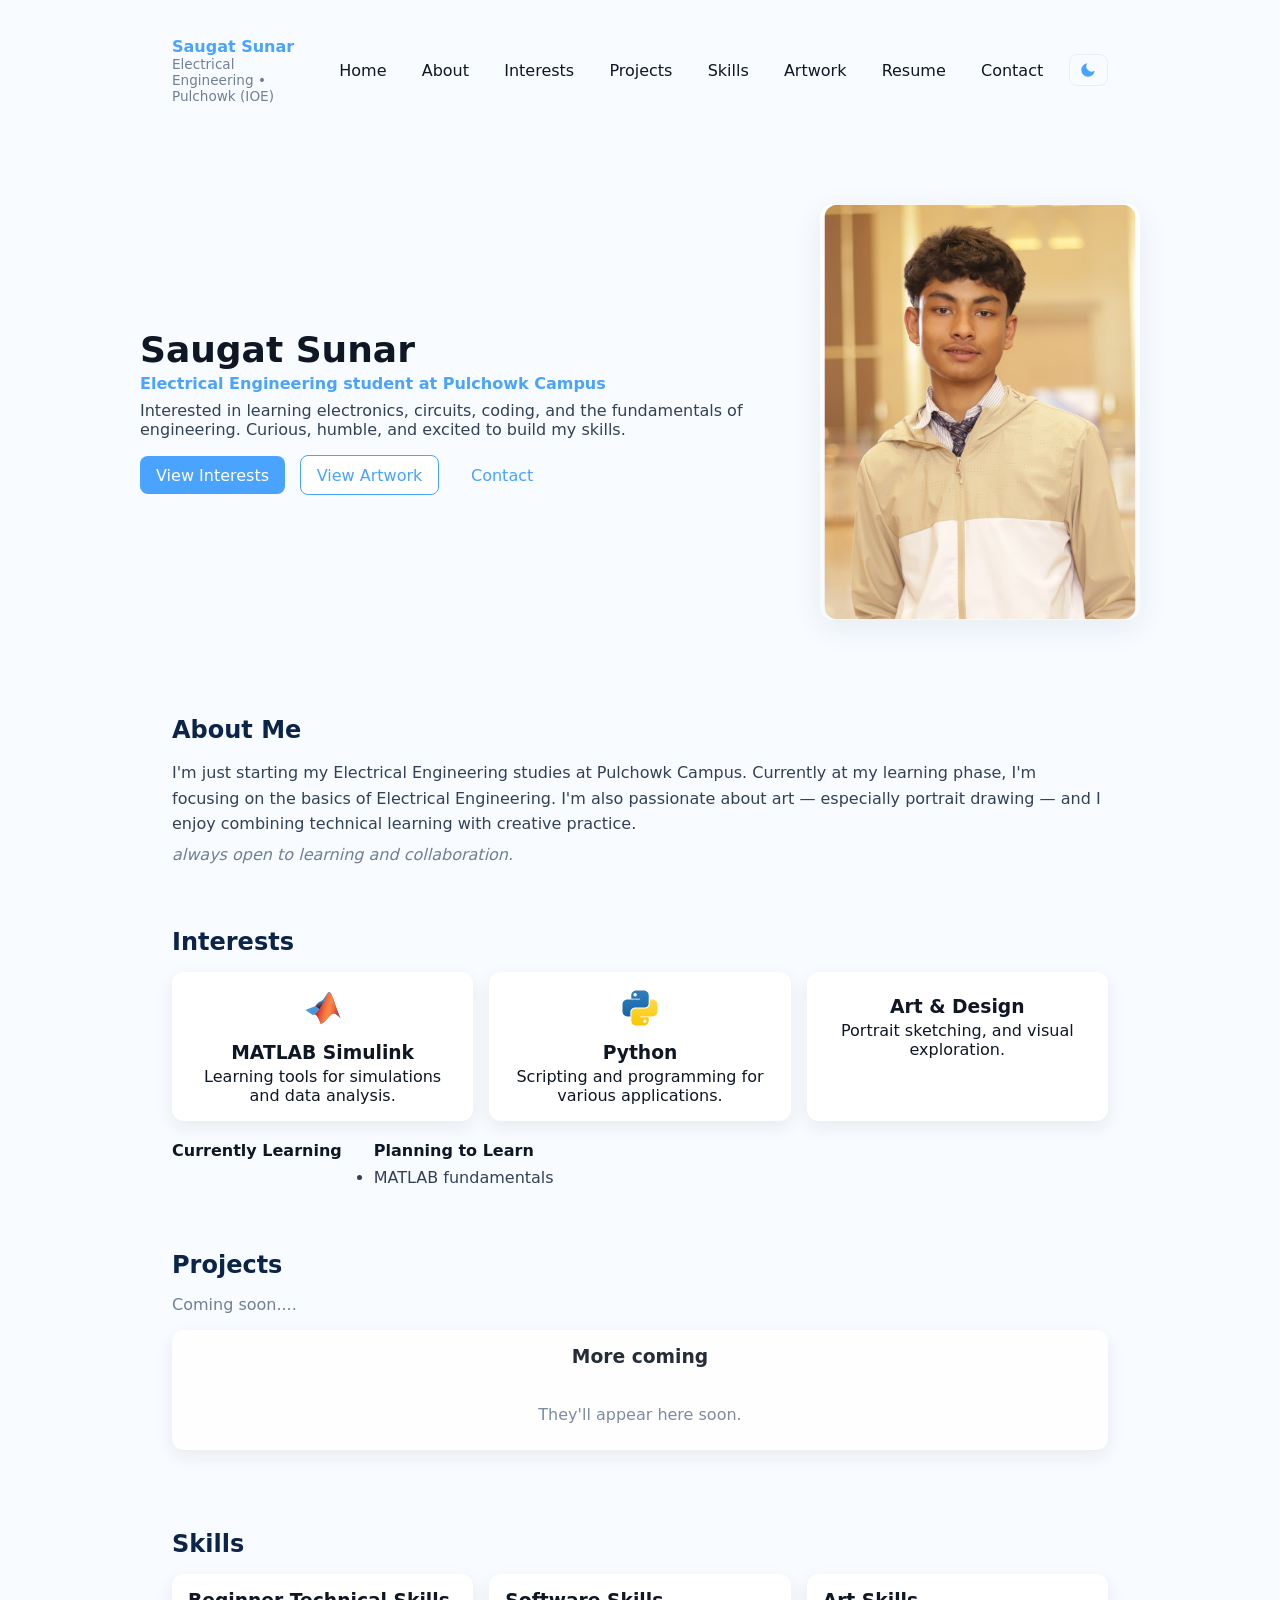
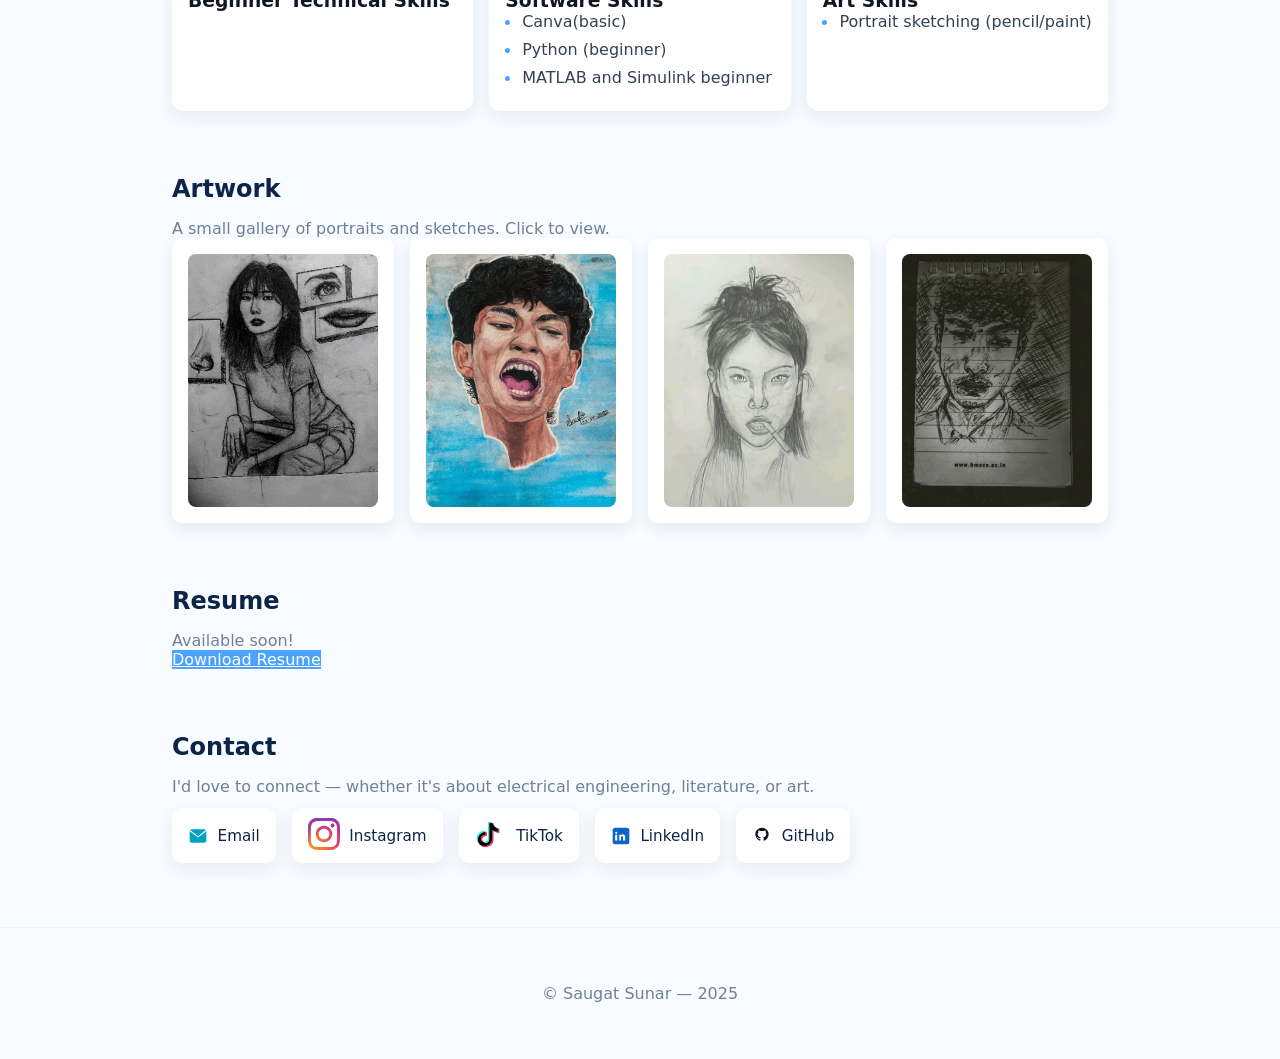
==== commit 21a5945d: "edit" ====
--- a/index.html
+++ b/index.html
@@ -175,7 +175,7 @@
             <!-- Contact -->
             <section id="contact" class="contact container">
                 <h2>Contact</h2>
-                <p class="muted">I'd love to connect — whether it's about electronics, coding, or art.</p>
+                <p class="muted">I'd love to connect — whether it's about electrical engineering, literature, or art.</p>
                 <div class="contact-links">
                     <a href="mailto:saugatsunarofficial@gmail.com" class="contact-card" aria-label="Email Saugat">
                         <!-- Colored envelope icon (teal) -->
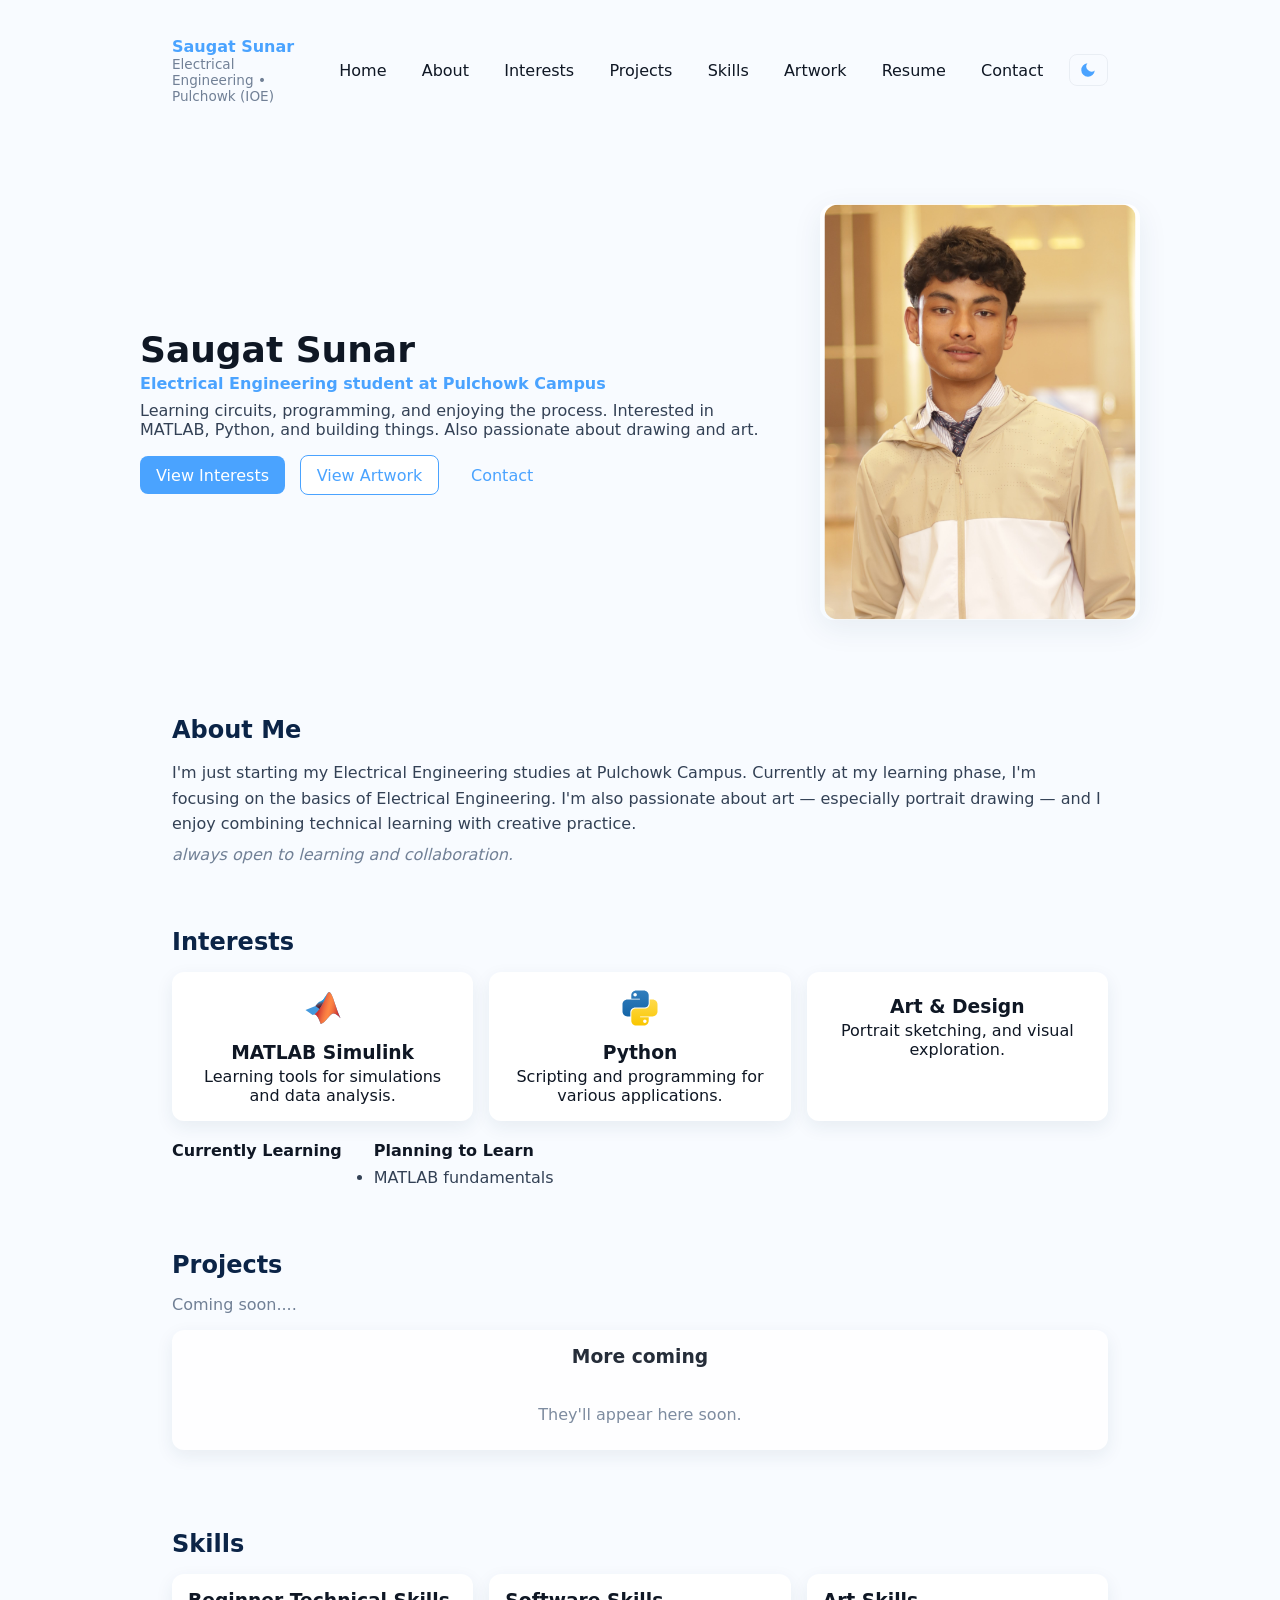
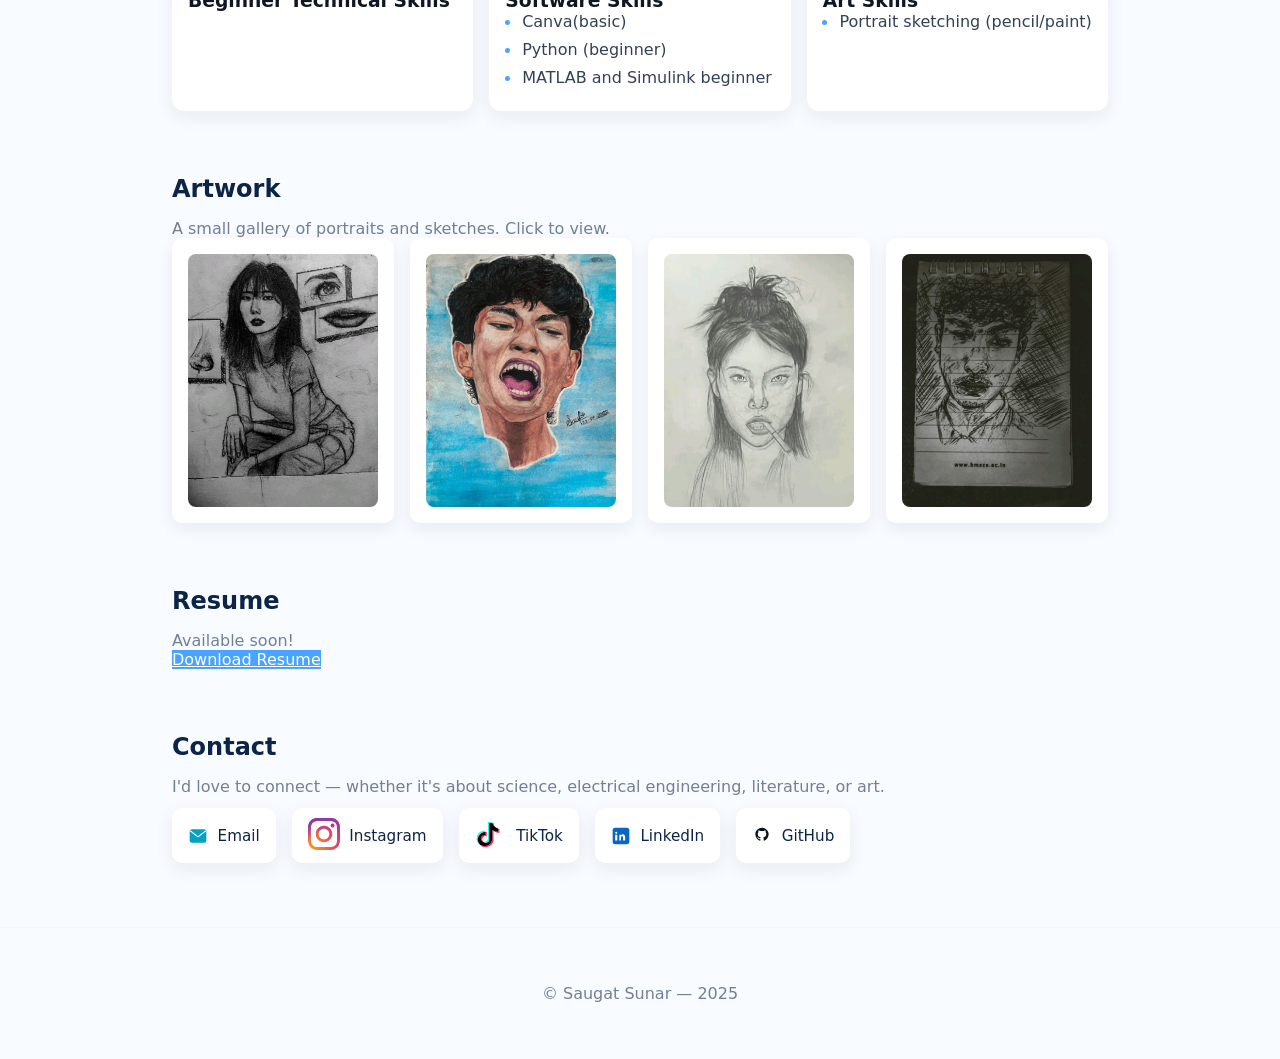
==== commit 6d033eee: "edit" ====
--- a/index.html
+++ b/index.html
@@ -45,7 +45,8 @@
                 <div class="hero-left">
                     <h1>Saugat Sunar</h1>
                     <p class="lead">Electrical Engineering student at Pulchowk Campus</p>
-                    <p class="intro">Interested in learning electronics, circuits, coding, and the fundamentals of engineering. Curious, humble, and excited to build my skills.</p>
+                    <p class="intro">Learning circuits, programming, and enjoying the process. 
+                        Interested in MATLAB, Python, and building things. Also passionate about drawing and art.</p>
                     <div class="hero-cta">
                         <a href="#interests" class="btn btn-primary">View Interests</a>
                         <a href="#artwork" class="btn btn-outline">View Artwork</a>
@@ -175,7 +176,7 @@
             <!-- Contact -->
             <section id="contact" class="contact container">
                 <h2>Contact</h2>
-                <p class="muted">I'd love to connect — whether it's about electrical engineering, literature, or art.</p>
+                <p class="muted">I'd love to connect — whether it's about science, electrical engineering, literature, or art.</p>
                 <div class="contact-links">
                     <a href="mailto:saugatsunarofficial@gmail.com" class="contact-card" aria-label="Email Saugat">
                         <!-- Colored envelope icon (teal) -->
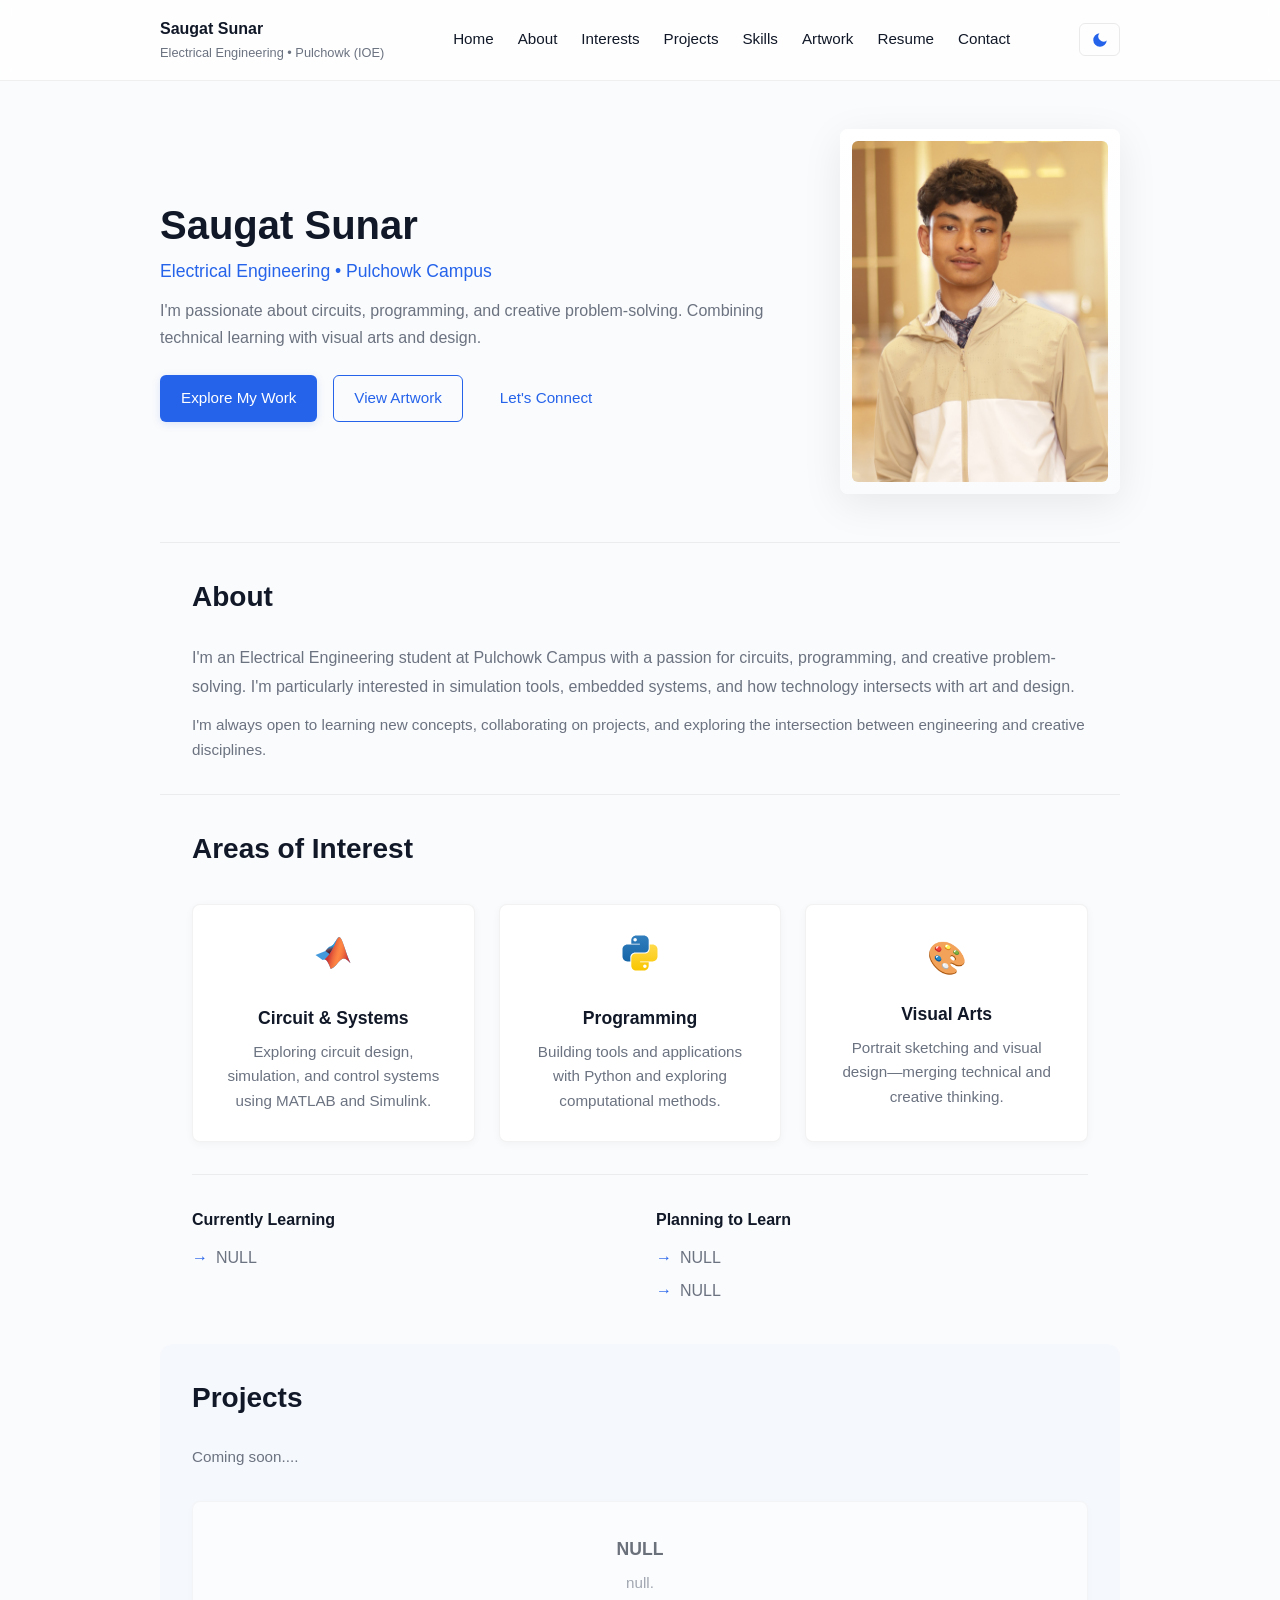
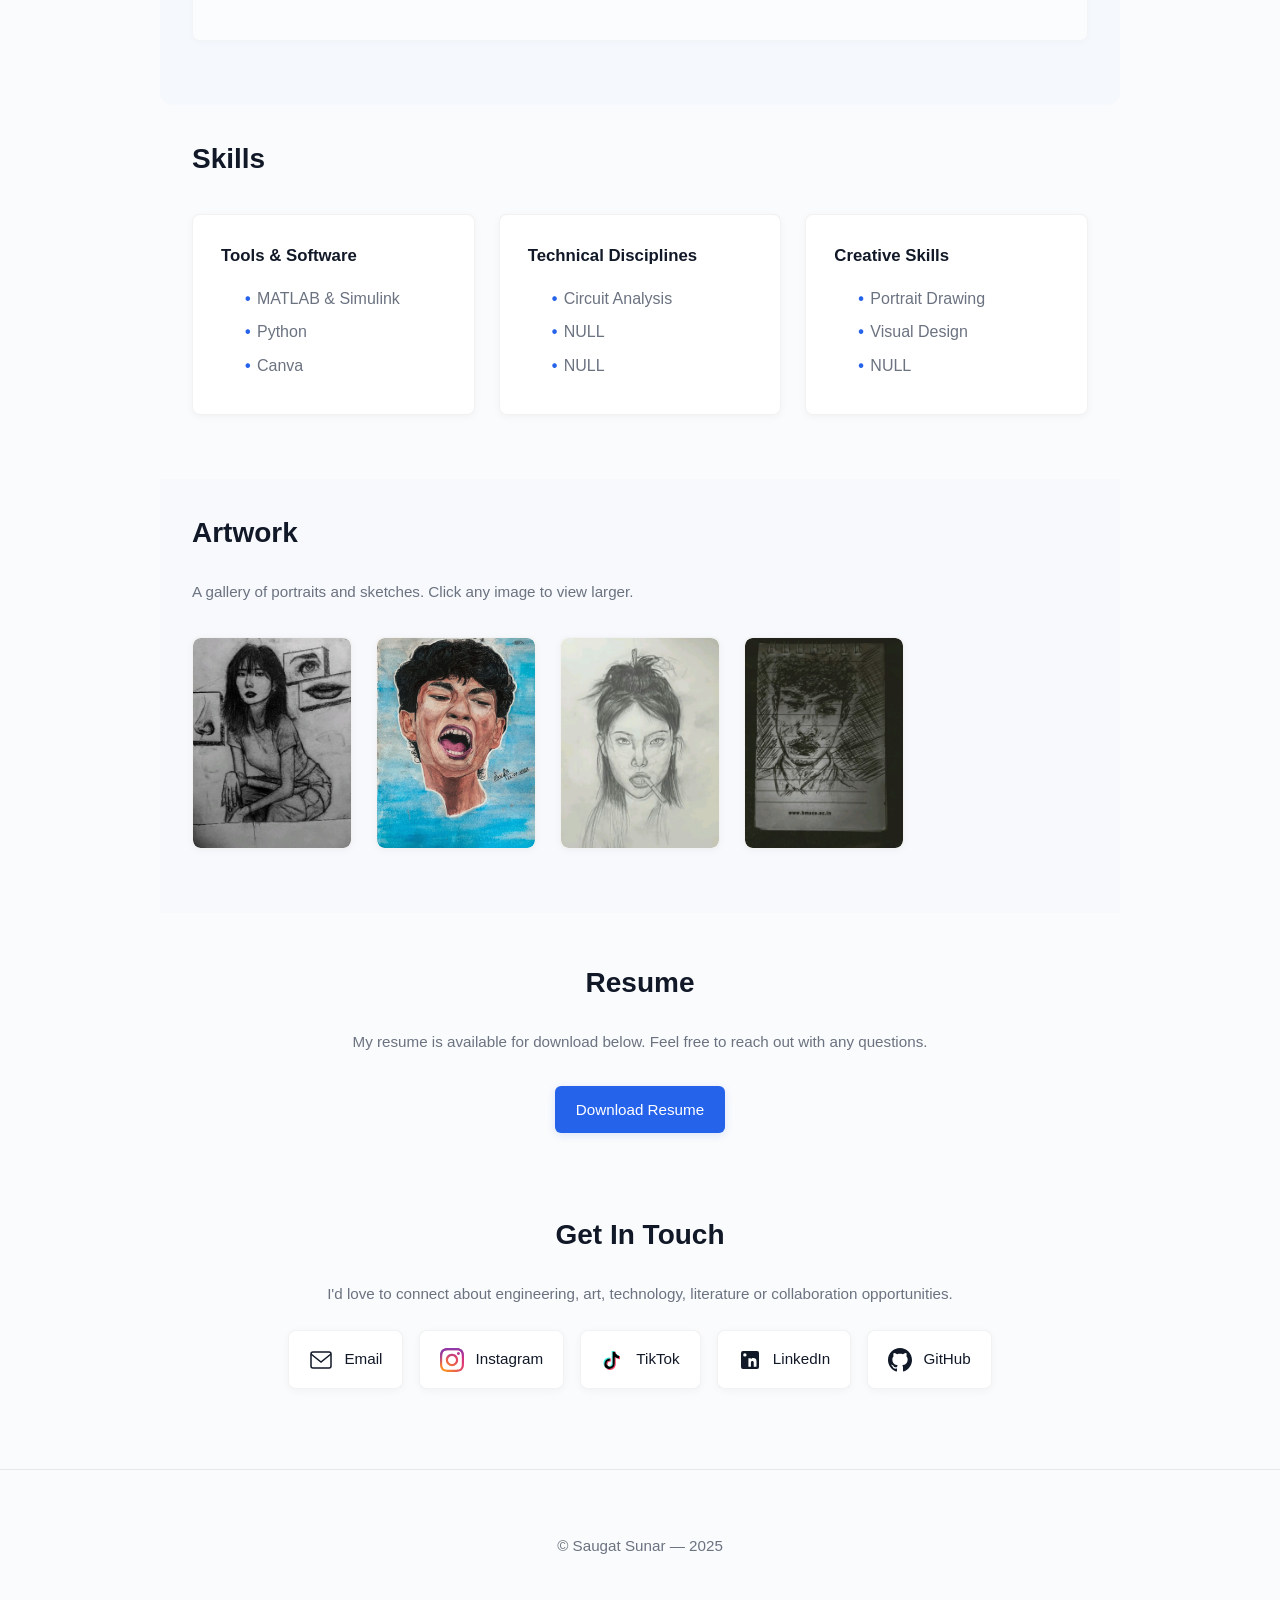
==== commit e2540980: "minor changes" ====
--- a/index.html
+++ b/index.html
@@ -44,13 +44,12 @@
             <section id="home" class="hero container">
                 <div class="hero-left">
                     <h1>Saugat Sunar</h1>
-                    <p class="lead">Electrical Engineering student at Pulchowk Campus</p>
-                    <p class="intro">Learning circuits, programming, and enjoying the process. 
-                        Interested in MATLAB, Python, and building things. Also passionate about drawing and art.</p>
+                    <p class="lead">Electrical Engineering • Pulchowk Campus</p>
+                    <p class="intro">I'm passionate about circuits, programming, and creative problem-solving. Combining technical learning with visual arts and design.</p>
                     <div class="hero-cta">
-                        <a href="#interests" class="btn btn-primary">View Interests</a>
+                        <a href="#interests" class="btn btn-primary">Explore My Work</a>
                         <a href="#artwork" class="btn btn-outline">View Artwork</a>
-                        <a href="#contact" class="btn btn-ghost">Contact</a>
+                        <a href="#contact" class="btn btn-ghost">Let's Connect</a>
                     </div>
                 </div>
                 <div class="hero-right" aria-hidden="true">
@@ -62,30 +61,32 @@
 
             <!-- About -->
             <section id="about" class="about container">
-                <h2>About Me</h2>
-                <p class="about-text">I'm just starting my Electrical Engineering studies at Pulchowk Campus. Currently at my learning phase, I'm focusing on the basics
-                     of Electrical Engineering. I'm also passionate about art — especially portrait drawing — and I enjoy combining technical learning with creative practice.</p>
-                <p class="about-tone"> always open to learning and collaboration.</p>
+                <h2>About</h2>
+                <p class="about-text">I'm an Electrical Engineering student at Pulchowk Campus with a passion for
+                     circuits, programming, and creative problem-solving. I'm particularly interested in simulation
+                      tools, embedded systems, and how technology intersects with art and design.</p>
+                <p class="about-tone">I'm always open to learning new concepts, collaborating on projects,
+                     and exploring the intersection between engineering and creative disciplines.</p>
             </section>
 
             <!-- Interests -->
             <section id="interests" class="interests container">
-                <h2>Interests</h2>
+                <h2>Areas of Interest</h2>
                 <div class="interests-grid">
                     <div class="interest-card">
                         <div class="icon"><img src="matlab.svg" alt="MATLAB Simulink" style="width:40px; height:40px;"/></div>
-                        <h3>MATLAB Simulink</h3>
-                        <p>Learning tools for simulations and data analysis.</p>
+                        <h3>Circuit & Systems</h3>
+                        <p>Exploring circuit design, simulation, and control systems using MATLAB and Simulink.</p>
                     </div>
                     <div class="interest-card">
                         <div class="icon"><img src="python.svg" alt="Python" style="width:40px; height:40px;"/></div>
-                        <h3>Python</h3>
-                        <p>Scripting and programming for various applications.</p>
+                        <h3>Programming</h3>
+                        <p>Building tools and applications with Python and exploring computational methods.</p>
                     </div>
                     <div class="interest-card">
-                        <div class="icon"></div>
-                        <h3>Art & Design</h3>
-                        <p>Portrait sketching, and visual exploration.</p>
+                        <div class="icon">🎨</div>
+                        <h3>Visual Arts</h3>
+                        <p>Portrait sketching and visual design—merging technical and creative thinking.</p>
                     </div>
                 </div>
 
@@ -93,13 +94,14 @@
                     <div>
                         <h4>Currently Learning</h4>
                         <ul>
-                            
+                            <li>NULL</li>
                         </ul>
                     </div>
                     <div>
                         <h4>Planning to Learn</h4>
                         <ul>
-                            <li>MATLAB fundamentals</li>
+                            <li>NULL</li>
+                            <li>NULL</li>
                         </ul>
                     </div>
                 </div>
@@ -110,11 +112,9 @@
                 <h2>Projects</h2>
                 <p class="muted">Coming soon....</p>
                 <div class="projects-grid">
-                   
-
                     <article class="project-card empty">
-                        <h3>More coming</h3>
-                        <p class="muted">They'll appear here soon.</p>
+                       <h3>NULL</h3>
+                       <p class="muted">null.</p>
                     </article>
                 </div>
             </section>
@@ -124,23 +124,27 @@
                 <h2>Skills</h2>
                 <div class="skills-columns">
                     <div class="skills-block">
-                        <h3>Beginner Technical Skills</h3>
-                        <ul>
+                        <h3>Tools & Software</h3>
+                        <ul>
+                            <li>MATLAB & Simulink</li>
+                            <li>Python</li>
+                            <li>Canva</li>
                         </ul>
                     </div>
                     <div class="skills-block">
-                        <h3>Software Skills</h3>
-                        <ul>
-                            <li>Canva(basic)</li>
-                            <li>Python (beginner)</li>
-                            <li>MATLAB and Simulink beginner</li>
+                        <h3>Technical Disciplines</h3>
+                        <ul>
+                            <li>Circuit Analysis</li>
+                            <li>NULL</li>
+                            <li>NULL</li>
                         </ul>
                     </div>
                     <div class="skills-block">
-                        <h3>Art Skills</h3>
-                        <ul>
-                            <li>Portrait sketching (pencil/paint)</li>
-                            
+                        <h3>Creative Skills</h3>
+                        <ul>
+                            <li>Portrait Drawing</li>
+                            <li>Visual Design</li>
+                            <li>NULL </li>
                         </ul>
                     </div>
                 </div>
@@ -149,19 +153,19 @@
             <!-- Artwork -->
             <section id="artwork" class="artwork container">
                 <h2>Artwork</h2>
-                <p class="muted">A small gallery of portraits and sketches. Click to view.</p>
+                <p class="muted">A gallery of portraits and sketches. Click any image to view larger.</p>
                 <div class="gallery-grid">
                     <button class="gallery-item" data-src="art.1.jpeg" aria-label="Artwork 1">
-                        <img src="art.1.jpeg" alt="Artwork 1" />
+                        <img src="art.1.jpeg" alt="Portrait drawing" />
                     </button>
                     <button class="gallery-item" data-src="art.2.jpeg" aria-label="Artwork 2">
-                        <img src="art.2.jpeg" alt="Artwork 2" />
+                        <img src="art.2.jpeg" alt="Portrait drawing" />
                     </button>
                     <button class="gallery-item" data-src="art.3.jpeg" aria-label="Artwork 3">
-                        <img src="art.3.jpeg" alt="Artwork 3" />
+                        <img src="art.3.jpeg" alt="Portrait drawing" />
                     </button>
                     <button class="gallery-item" data-src="art.4.jpg" aria-label="Artwork 4">
-                        <img src="art.4.jpg" alt="Artwork 4" />
+                        <img src="art.4.jpg" alt="Portrait drawing" />
                     </button>
                 </div>
             </section>
@@ -169,45 +173,39 @@
             <!-- Resume -->
             <section id="resume" class="resume container">
                 <h2>Resume</h2>
-                <p class="muted">Available soon!</p><code></code> </p>
-                <a href="resume.pdf" class="btn btn-primary" download>Download Resume </a>
+                <p class="muted">My resume is available for download below. Feel free to reach out with any questions.</p>
+                <a href="resume.pdf" class="btn btn-primary" download>Download Resume</a>
             </section>
 
             <!-- Contact -->
             <section id="contact" class="contact container">
-                <h2>Contact</h2>
-                <p class="muted">I'd love to connect — whether it's about science, electrical engineering, literature, or art.</p>
+                <h2>Get In Touch</h2>
+                <p class="muted">I'd love to connect about engineering, art, technology, literature or collaboration opportunities.</p>
                 <div class="contact-links">
-                    <a href="mailto:saugatsunarofficial@gmail.com" class="contact-card" aria-label="Email Saugat">
-                        <!-- Colored envelope icon (teal) -->
-                        <svg viewBox="0 0 24 24" xmlns="http://www.w3.org/2000/svg" aria-hidden="true">
-                            <rect x="2" y="4" width="20" height="16" rx="3" fill="#00A3C4" />
-                            <path d="M3 6l9 7 9-7" fill="none" stroke="#fff" stroke-width="1.25" stroke-linecap="round" stroke-linejoin="round" />
+                    <a href="mailto:saugatsunarofficial@gmail.com" class="contact-card" aria-label="Email">
+                        <svg viewBox="0 0 24 24" xmlns="http://www.w3.org/2000/svg" fill="none" stroke="currentColor" stroke-width="1.5">
+                            <rect x="2" y="4" width="20" height="16" rx="2"/>
+                            <path d="m2 6 10 8 10-8"/>
                         </svg>
                         <span class="label">Email</span>
                     </a>
-                    <a href="https://instagram.com/sunarsaugat8" target="_blank" rel="noopener" class="contact-card" aria-label="Instagram @sunarsaugat8">
-                        <!-- Use repository SVG asset for Instagram -->
-                        <img src="logoig.svg" alt="Instagram" class="contact-icon" width="36" height="36" />
+                    <a href="https://instagram.com/sunarsaugat8" target="_blank" rel="noopener" class="contact-card" aria-label="Instagram">
+                        <img src="logoig.svg" alt="Instagram" class="contact-icon" width="24" height="24" />
                         <span class="label">Instagram</span>
                     </a>
-                    <a href="https://www.tiktok.com/@saugat_sunar1" target="_blank" rel="noopener" class="contact-card" aria-label="TikTok @saugat_sunar1">
-                        <!-- Use repository SVG asset for TikTok -->
-                        <img src="tiktok-icon-2.svg" alt="TikTok" class="contact-icon" width="36" height="36" />
-                         <span class="label">TikTok</span>
-                     </a>
-                    <a href="https://www.linkedin.com/in/saugat-sunar-b46449395/" target="_blank" rel="noopener" class="contact-card" aria-label="LinkedIn Saugat Sunar">
-                        <!-- LinkedIn colored square with 'in' -->
-                        <svg viewBox="0 0 24 24" xmlns="http://www.w3.org/2000/svg" aria-hidden="true">
-                            <rect x="2" y="2" width="20" height="20" rx="3" fill="#0A66C2" />
-                            <path d="M7.5 10.5H5v7h2.5v-7zM6.25 9.25a1.25 1.25 0 110-2.5 1.25 1.25 0 010 2.5zM12.5 10.5h-2.5v7H12v-3.6c0-1.9 2.5-2.05 2.5 0V17.5H17v-4.1c0-4.2-4.1-4.05-4.5-1.9V10.5z" fill="#fff" />
+                    <a href="https://www.tiktok.com/@saugat_sunar1" target="_blank" rel="noopener" class="contact-card" aria-label="TikTok">
+                        <img src="tiktok-icon-2.svg" alt="TikTok" class="contact-icon" width="24" height="24" />
+                        <span class="label">TikTok</span>
+                    </a>
+                    <a href="https://www.linkedin.com/in/saugat-sunar-b46449395/" target="_blank" rel="noopener" class="contact-card" aria-label="LinkedIn">
+                        <svg viewBox="0 0 24 24" xmlns="http://www.w3.org/2000/svg" fill="currentColor">
+                            <path d="M19 3a2 2 0 0 1 2 2v14a2 2 0 0 1-2 2H5a2 2 0 0 1-2-2V5a2 2 0 0 1 2-2h14m-.5 15.5v-5.3a3.26 3.26 0 0 0-3.26-3.26c-.85 0-1.84.52-2.32 1.39v-1.2h-2.5v8.5h2.5v-4.34c0-.77.62-1.4 1.4-1.4.77 0 1.4.63 1.4 1.4v4.34h2.5M6.88 8.56a1.68 1.68 0 1 0 0-3.36 1.68 1.68 0 0 0 0 3.36z"/>
                         </svg>
                         <span class="label">LinkedIn</span>
                     </a>
-                    <a href="https://github.com/SusSpider" target="_blank" rel="noopener" class="contact-card" aria-label="GitHub SusSpider">
-                        <!-- GitHub mark (dark) -->
-                        <svg viewBox="0 0 24 24" xmlns="http://www.w3.org/2000/svg" aria-hidden="true">
-                            <path d="M12 2C7.58 2 4 5.58 4 10c0 3.54 2.29 6.54 5.47 7.6.4.07.55-.17.55-.38 0-.19-.01-.82-.01-1.49-2.01.37-2.53-.49-2.69-.94-.09-.23-.48-.94-.82-1.13-.28-.15-.68-.52-.01-.53.63-.01 1.08.58 1.23.82.72 1.21 1.87.87 2.33.66.07-.52.28-.87.51-1.07-1.78-.2-3.64-.89-3.64-3.95 0-.87.31-1.59.82-2.15-.08-.2-.36-1.02.08-2.12 0 0 .67-.21 2.2.82a7.5 7.5 0 012-.27c.68 0 1.36.09 2 .27 1.52-1.03 2.2-.82 2.2-.82.44 1.1.16 1.92.08 2.12.51.56.82 1.28.82 2.15 0 3.07-1.87 3.75-3.65 3.95.29.25.54.73.54 1.48 0 1.07-.01 1.93-.01 2.19 0 .21.15.46.55.38C17.71 16.54 20 13.54 20 10c0-4.42-3.58-8-8-8z" fill="#0b1220"/>
+                    <a href="https://github.com/SusSpider" target="_blank" rel="noopener" class="contact-card" aria-label="GitHub">
+                        <svg viewBox="0 0 24 24" xmlns="http://www.w3.org/2000/svg" fill="currentColor">
+                            <path d="M12 0c-6.626 0-12 5.373-12 12 0 5.302 3.438 9.8 8.207 11.387.6.111.793-.261.793-.577v-2.234c-3.338.726-4.033-1.416-4.033-1.416-.546-1.387-1.333-1.756-1.333-1.756-1.089-.745.083-.729.083-.729 1.205.084 1.839 1.237 1.839 1.237 1.07 1.834 2.807 1.304 3.492.997.107-.775.418-1.305.762-1.604-2.665-.305-5.467-1.334-5.467-5.931 0-1.311.469-2.381 1.236-3.221-.124-.303-.535-1.524.117-3.176 0 0 1.008-.322 3.301 1.23.957-.266 1.983-.399 3.003-.404 1.02.005 2.047.138 3.006.404 2.291-1.552 3.297-1.23 3.297-1.23.653 1.653.242 2.874.118 3.176.77.84 1.235 1.911 1.235 3.221 0 4.609-2.807 5.624-5.479 5.921.43.372.823 1.102.823 2.222v 3.293c0 .319.192.694.801.576 4.765-1.589 8.199-6.086 8.199-11.386 0-6.627-5.373-12-12-12z"/>
                         </svg>
                         <span class="label">GitHub</span>
                     </a>
--- a/page.css
+++ b/page.css
@@ -1,208 +1,709 @@
 /* Reset & base */
 * { box-sizing: border-box; margin: 0; padding: 0; }
 :root {
-  --bg: #f8fbff;
-  --muted: #718096;
-  --text: #0f1724;
-  --accent: #4aa3ff;
-  --accent-2: #9ad0ff;
+  --bg: #fafbfc;
+  --muted: #6b7280;
+  --text: #111827;
+  --accent: #2563eb;
+  --accent-2: #1e40af;
   --card: #ffffff;
-  --glass: rgba(255,255,255,0.6);
-  --shadow: rgba(30,60,90,0.08);
-  --radius: 12px;
-  --max-width: 1000px;
+  --glass: rgba(255,255,255,0.5);
+  --shadow: rgba(0,0,0,0.04);
+  --shadow-lg: rgba(0,0,0,0.08);
+  --radius: 8px;
+  --max-width: 960px;
 }
 /* Dark theme overrides */
 .dark{
-  --bg: #071028;
-  --muted: #9fb4c9;
-  --text: #e6f7ff;
-  --accent: #6fb8ff;
-  --accent-2: #2f6fb3;
-  --card: #0b1220;
-  --glass: rgba(10,18,32,0.5);
-  --shadow: rgba(0,0,0,0.5);
-}
-
-/* Additional subtle contrast tweaks in dark mode to improve readability without making it too bright */
-.dark section h2{
-  color: #cfeeff; /* slightly brighter heading */
-}
-.dark .lead{
-  color: #9fd6ff; /* light bluish accent for small lead text */
+  --bg: #0f172a;
+  --muted: #9ca3af;
+  --text: #f3f4f6;
+  --accent: #3b82f6;
+  --accent-2: #60a5fa;
+  --card: #1e293b;
+  --glass: rgba(15,23,42,0.6);
+  --shadow: rgba(0,0,0,0.1);
+  --shadow-lg: rgba(0,0,0,0.2);
+}
+
+/* Dark mode tweaks */
+.dark section h2 {
+  color: #e5e7eb;
+}
+.dark .lead {
+  color: #93c5fd;
 }
 .dark .intro,
 .dark .about-text,
 .dark .interest-card p,
-.dark .skills-block ul{
-  color: #c3e5ff; /* soft readable body text in cards */
-}
-.dark .site-nav a{
-  color: #eaf8ff; /* stronger nav link color already set; reinforce */
-}
-.dark .btn-outline{
-  border-color: rgba(111,184,255,0.16);
-  color: #bfe9ff;
-}
-.dark .btn-primary{
-  box-shadow: 0 10px 30px rgba(111,184,255,0.08);
+.dark .skills-block ul,
+.dark .project-card p {
+  color: #d1d5db;
+}
+.dark .site-nav a {
+  color: #e5e7eb;
+}
+.dark .site-nav a:hover {
+  background: rgba(255,255,255,0.05);
+}
+.dark .btn-outline {
+  border-color: rgba(59, 130, 246, 0.3);
+  color: #93c5fd;
+}
+.dark .btn-primary {
+  box-shadow: 0 4px 12px rgba(59,130,246,0.15);
 }
 .dark .skills-block,
 .dark .interest-card,
 .dark .gallery-item,
-.dark .contact-card{
-  background: rgba(255,255,255,0.02); /* subtle surface tint */
-  border: 1px solid rgba(255,255,255,0.03);
-}
-.dark .site-footer{
-  border-top-color: rgba(255,255,255,0.04);
-  color: #9fb4c9;
-}
-
-/* Improve header/nav contrast in dark mode for readability */
-.dark .site-header{
-  background: linear-gradient(180deg, rgba(2,6,23,0.85), rgba(2,6,23,0.6));
-}
-.dark .site-nav a{
-  color: #e6f7ff; /* light, readable link color */
-}
-.dark .site-nav a:hover{
-  background: rgba(255,255,255,0.03);
-}
-.dark .brand a{
-  color: #e6f7ff; /* brighter brand text */
-}
-.dark .brand .role{
-  color: #c7e6ff; /* lighter role text */
-}
-.dark .theme-toggle{
-  border-color: rgba(255,255,255,0.08);
-  color: #e6f7ff;
+.dark .contact-card,
+.dark .project-card {
+  background: rgba(255,255,255,0.02);
+  border: 1px solid rgba(255,255,255,0.05);
+}
+.dark .site-footer {
+  border-top-color: rgba(255,255,255,0.08);
+  color: #9ca3af;
+}
+.dark .contact-card {
+  color: #f3f4f6;
+}
+.dark .contact-card .label {
+  color: #e5e7eb;
+}
+.dark .muted {
+  color: #9ca3af;
+}
+.dark .site-header {
+  background: rgba(15,23,42,0.8);
+  backdrop-filter: blur(8px);
+}
+.dark .brand a {
+  color: #f3f4f6;
+}
+.dark .brand .role {
+  color: #d1d5db;
+}
+.dark .theme-toggle {
+  border-color: rgba(255,255,255,0.1);
+  color: #f3f4f6;
 }
 html,body{height:100%;}
 body{
-  font-family: Inter, system-ui, -apple-system, 'Segoe UI', Roboto, 'Helvetica Neue', Arial;
+  font-family: -apple-system, BlinkMacSystemFont, 'Segoe UI', Roboto, 'Helvetica Neue', Arial, sans-serif;
   background: var(--bg);
   color: var(--text);
-  -webkit-font-smoothing:antialiased;
-  transition: background-color .35s ease, color .35s ease;
-}
-.container{max-width:var(--max-width);margin:0 auto;padding:2rem}
+  -webkit-font-smoothing: antialiased;
+  -moz-osx-font-smoothing: grayscale;
+  transition: background-color 0.35s ease, color 0.35s ease;
+  line-height: 1.6;
+}
+.container{max-width: var(--max-width); margin: 0 auto; padding: 2rem}
 
 /* Header */
-.site-header{background:transparent;position:sticky;top:0;z-index:50}
-.site-header{height:20vh;min-height:64px;max-height:140px;transition:height .25s ease, background-color .2s}
-.header-inner{display:flex;align-items:center;justify-content:space-between;gap:1rem}
-.header-inner{height:100%;display:flex;align-items:center}
-.header-controls{display:flex;align-items:center;gap:.5rem}
-.theme-toggle{background:transparent;border:1px solid rgba(11,36,71,0.06);padding:.35rem .6rem;border-radius:8px;cursor:pointer;font-size:1rem;display:inline-flex;align-items:center;gap:.4rem;transition:transform .18s ease, background-color .25s ease, color .25s ease}
-.theme-toggle .icon{width:18px;height:18px;display:inline-block;color:var(--accent)}
-.theme-toggle .icon-sun{display:none}
-.theme-toggle[aria-pressed="true"]{background:linear-gradient(90deg,var(--accent),var(--accent-2));color:white;border-color:transparent;transform:translateY(-2px)}
-.theme-toggle[aria-pressed="true"] .icon-moon{display:none}
-.theme-toggle[aria-pressed="true"] .icon-sun{display:inline-block}
-.brand a{font-weight:700;color:var(--accent);text-decoration:none}
-.brand .role{display:block;font-size:.85rem;color:var(--muted)}
-.site-nav{display:flex;gap:1rem;align-items:center}
-.site-nav a{color:#0f1724;text-decoration:none;padding:.35rem .6rem;border-radius:8px;transition:all .18s}
-.site-nav a:hover{background:var(--glass)}
-.nav-toggle{display:none;background:none;border:0;font-size:1.2rem}
+.site-header {
+  background: rgba(255,255,255,0.7);
+  backdrop-filter: blur(8px);
+  position: sticky;
+  top: 0;
+  z-index: 50;
+  border-bottom: 1px solid rgba(0,0,0,0.06);
+  height: auto;
+  min-height: 64px;
+  transition: all 0.2s ease;
+}
+.header-inner {
+  display: flex;
+  align-items: center;
+  justify-content: space-between;
+  gap: 1rem;
+  height: 100%;
+  padding: 1rem 0;
+}
+.header-controls {
+  display: flex;
+  align-items: center;
+  gap: 0.75rem;
+}
+.theme-toggle {
+  background: transparent;
+  border: 1px solid rgba(0,0,0,0.08);
+  padding: 0.4rem 0.65rem;
+  border-radius: 6px;
+  cursor: pointer;
+  font-size: 1rem;
+  display: inline-flex;
+  align-items: center;
+  gap: 0.4rem;
+  transition: all 0.18s ease;
+}
+.theme-toggle:hover {
+  background: rgba(0,0,0,0.03);
+  border-color: rgba(0,0,0,0.12);
+}
+.theme-toggle .icon {
+  width: 18px;
+  height: 18px;
+  display: inline-block;
+  color: var(--accent);
+}
+.theme-toggle .icon-sun {display: none}
+.theme-toggle[aria-pressed="true"] {
+  background: var(--accent);
+  color: white;
+  border-color: var(--accent-2);
+}
+.theme-toggle[aria-pressed="true"] .icon-moon {display: none}
+.theme-toggle[aria-pressed="true"] .icon-sun {display: inline-block}
+.brand a {
+  font-weight: 600;
+  color: var(--text);
+  text-decoration: none;
+  font-size: 1rem;
+}
+.brand .role {
+  display: block;
+  font-size: 0.8rem;
+  color: var(--muted);
+  margin-top: 0.1rem;
+}
+.site-nav {
+  display: flex;
+  gap: 1.5rem;
+  align-items: center;
+}
+.site-nav a {
+  color: var(--text);
+  text-decoration: none;
+  font-size: 0.95rem;
+  padding: 0.4rem 0;
+  border-bottom: 2px solid transparent;
+  transition: all 0.18s ease;
+}
+.site-nav a:hover {
+  color: var(--accent);
+  border-bottom-color: var(--accent);
+}
+.nav-toggle {display: none; background: none; border: 0; font-size: 1.2rem; cursor: pointer}
 
 /* Hero */
-.hero{display:grid;grid-template-columns:1fr 320px;align-items:center;gap:2rem;padding:4rem 0}
-.hero-left h1{font-size:2.25rem;margin-bottom:.25rem}
-.lead{color:var(--accent);font-weight:600;margin-bottom:.5rem}
-.intro{color:#334155;margin-bottom:1rem}
-.hero-cta .btn{display:inline-block;margin-right:.6rem;padding:.6rem 1rem;border-radius:8px;text-decoration:none}
-.btn-primary{background:var(--accent);color:white}
-.btn-outline{border:1px solid var(--accent);color:var(--accent);background:white}
-.btn-ghost{background:transparent;border:1px solid transparent;color:var(--accent)}
-.portrait-placeholder{display:flex;align-items:center;justify-content:center;border-radius:14px;box-shadow:0 8px 30px var(--shadow);background:linear-gradient(180deg,#fff,#f6fbff);padding:1rem}
-.portrait-placeholder .profile-pic{width:100%;max-width:360px;aspect-ratio:3/4;object-fit:cover;border-radius:12px;display:block;transition:transform .25s ease,image-rendering .25s ease}
-.portrait-placeholder .profile-pic.enlarged{transform:scale(1.08)}
-.portrait-placeholder .profile-pic{image-rendering:auto}
-/* Smooth transitions for cards and surfaces */
-.portrait-placeholder,
-.interest-card,
-.skills-block,
-.gallery-item,
-.contact-card{
-  transition: background-color .35s ease, box-shadow .35s ease, color .35s ease;
+.hero {
+  display: grid;
+  grid-template-columns: 1fr 280px;
+  align-items: center;
+  gap: 3rem;
+  padding: 3rem 0;
+}
+.hero-left h1 {
+  font-size: 2.5rem;
+  font-weight: 700;
+  margin-bottom: 0.5rem;
+  line-height: 1.2;
+  color: var(--text);
+}
+.lead {
+  color: var(--accent);
+  font-weight: 500;
+  font-size: 1.1rem;
+  margin-bottom: 0.75rem;
+}
+.intro {
+  color: var(--muted);
+  margin-bottom: 1.5rem;
+  line-height: 1.7;
+  font-size: 1rem;
+}
+.hero-cta {
+  display: flex;
+  gap: 1rem;
+  flex-wrap: wrap;
+}
+.btn {
+  display: inline-block;
+  padding: 0.65rem 1.25rem;
+  border-radius: 6px;
+  text-decoration: none;
+  font-weight: 500;
+  font-size: 0.95rem;
+  transition: all 0.25s ease;
+  cursor: pointer;
+  border: 1px solid transparent;
+}
+.btn-primary {
+  background: var(--accent);
+  color: white;
+  box-shadow: 0 2px 8px rgba(37,99,235,0.15);
+}
+.btn-primary:hover {
+  background: var(--accent-2);
+  box-shadow: 0 4px 12px rgba(37,99,235,0.25);
+  transform: translateY(-1px);
+}
+.btn-outline {
+  border: 1.5px solid var(--accent);
+  color: var(--accent);
+  background: transparent;
+}
+.btn-outline:hover {
+  background: rgba(37,99,235,0.05);
+}
+.btn-ghost {
+  background: transparent;
+  border: 1px solid transparent;
+  color: var(--accent);
+}
+.btn-ghost:hover {
+  background: rgba(37,99,235,0.08);
+}
+.portrait-placeholder {
+  display: flex;
+  align-items: center;
+  justify-content: center;
+  border-radius: 8px;
+  box-shadow: 0 10px 40px var(--shadow-lg);
+  background: linear-gradient(180deg, #fff, #fafbfc);
+  padding: 0.75rem;
+}
+.portrait-placeholder .profile-pic {
+  width: 100%;
+  max-width: 280px;
+  aspect-ratio: 3/4;
+  object-fit: cover;
+  border-radius: 6px;
+  display: block;
+  transition: transform 0.25s ease;
+}
+.portrait-placeholder .profile-pic:hover {
+  transform: scale(1.02);
 }
 
 /* Sections */
-section h2{font-size:1.5rem;margin-bottom:1rem;color:#0b2447}
-.muted{color:var(--muted)}
+section {
+  padding: 3rem 0;
+}
+section h2 {
+  font-size: 1.75rem;
+  font-weight: 700;
+  margin-bottom: 1.5rem;
+  color: var(--text);
+}
+.muted {
+  color: var(--muted);
+  font-size: 0.95rem;
+}
 
 /* About */
-.about-text{color:#334155;line-height:1.6;margin-bottom:.5rem}
-.about-tone{color:var(--muted);font-style:italic}
+.about {
+  border-top: 1px solid rgba(0,0,0,0.06);
+  border-bottom: 1px solid rgba(0,0,0,0.06);
+}
+.about-text {
+  color: var(--muted);
+  line-height: 1.8;
+  margin-bottom: 0.75rem;
+  font-size: 1rem;
+}
+.about-tone {
+  color: var(--muted);
+  font-size: 0.95rem;
+}
 
 /* Interests grid */
-.interests-grid{display:grid;grid-template-columns:repeat(auto-fit,minmax(200px,1fr));gap:1rem;margin:1rem 0}
-.interest-card{background:var(--card);padding:1rem;border-radius:var(--radius);box-shadow:0 6px 18px var(--shadow);text-align:center}
-.interest-card .icon{font-size:1.6rem;margin-bottom:.5rem}
-.interest-card h3{margin-bottom:.25rem}
-
-.learning-plans{display:flex;gap:2rem;margin-top:1.25rem}
-.learning-plans h4{margin-bottom:.5rem}
-.learning-plans ul{color:#334155}
+.interests-grid {
+  display: grid;
+  grid-template-columns: repeat(auto-fit, minmax(240px, 1fr));
+  gap: 1.5rem;
+  margin: 2rem 0;
+}
+.interest-card {
+  background: var(--card);
+  padding: 1.75rem;
+  border-radius: var(--radius);
+  border: 1px solid rgba(0,0,0,0.05);
+  box-shadow: 0 2px 8px var(--shadow);
+  transition: all 0.25s ease;
+  text-align: center;
+}
+.interest-card:hover {
+  box-shadow: 0 8px 24px var(--shadow-lg);
+  transform: translateY(-2px);
+  border-color: rgba(37,99,235,0.1);
+}
+.interest-card .icon {
+  font-size: 2rem;
+  margin-bottom: 1rem;
+}
+.interest-card h3 {
+  margin-bottom: 0.5rem;
+  font-size: 1.1rem;
+  font-weight: 600;
+}
+.interest-card p {
+  color: var(--muted);
+  font-size: 0.95rem;
+}
+
+.learning-plans {
+  display: grid;
+  grid-template-columns: repeat(auto-fit, minmax(220px, 1fr));
+  gap: 2rem;
+  margin-top: 2rem;
+  padding-top: 2rem;
+  border-top: 1px solid rgba(0,0,0,0.06);
+}
+.learning-plans h4 {
+  margin-bottom: 0.75rem;
+  font-weight: 600;
+  color: var(--text);
+}
+.learning-plans ul {
+  color: var(--muted);
+  list-style: none;
+  padding-left: 0;
+}
+.learning-plans li {
+  margin-bottom: 0.5rem;
+  padding-left: 1.5rem;
+  position: relative;
+}
+.learning-plans li:before {
+  content: "→";
+  position: absolute;
+  left: 0;
+  color: var(--accent);
+}
 
 /* Projects */
-.projects-grid{display:grid;grid-template-columns:repeat(auto-fit,minmax(240px,1fr));gap:1rem;margin:1rem 0}
-.project-card{background:var(--card);padding:1rem;border-radius:var(--radius);box-shadow:0 6px 18px var(--shadow);min-height:120px;display:flex;flex-direction:column;justify-content:space-between}
-.project-card h3{margin-bottom:.5rem}
-.project-card p.muted{color:var(--muted);margin-bottom:.6rem}
-.project-card a{color:var(--accent);text-decoration:none;border-bottom:1px dashed transparent;transition:all .15s}
-.project-card a:hover{border-bottom-color:var(--accent-2)}
-.project-card.empty{opacity:0.9;text-align:center}
+.projects {
+  background: rgba(37,99,235,0.02);
+  border-radius: 12px;
+}
+.projects-grid {
+  display: grid;
+  grid-template-columns: repeat(auto-fit, minmax(280px, 1fr));
+  gap: 1.5rem;
+  margin: 2rem 0;
+}
+.project-card {
+  background: var(--card);
+  padding: 1.75rem;
+  border-radius: var(--radius);
+  border: 1px solid rgba(0,0,0,0.05);
+  box-shadow: 0 2px 8px var(--shadow);
+  min-height: 140px;
+  display: flex;
+  flex-direction: column;
+  justify-content: space-between;
+  transition: all 0.25s ease;
+}
+.project-card:hover {
+  box-shadow: 0 8px 24px var(--shadow-lg);
+  transform: translateY(-2px);
+  border-color: rgba(37,99,235,0.1);
+}
+.project-card h3 {
+  margin-bottom: 0.5rem;
+  font-weight: 600;
+  font-size: 1.1rem;
+}
+.project-card p {
+  color: var(--muted);
+  font-size: 0.95rem;
+  margin-bottom: 0.75rem;
+}
+.project-card a {
+  color: var(--accent);
+  text-decoration: none;
+  font-weight: 500;
+  font-size: 0.95rem;
+  display: inline-flex;
+  align-items: center;
+  gap: 0.4rem;
+  transition: all 0.2s ease;
+}
+.project-card a:hover {
+  gap: 0.6rem;
+}
+.project-card.empty {
+  opacity: 0.6;
+  text-align: center;
+  justify-content: center;
+}
 
 /* Skills */
-.skills-columns{display:grid;grid-template-columns:repeat(auto-fit,minmax(220px,1fr));gap:1rem}
-.skills-block{background:var(--card);padding:1rem;border-radius:var(--radius);box-shadow:0 6px 18px var(--shadow)}
-.skills-block ul{color:#334155; padding-left:1.05rem; list-style-position:outside}
-.skills-block ul li{margin-bottom:.5rem}
-.skills-block ul li::marker{color:var(--accent);font-size:1.05em}
+.skills-columns {
+  display: grid;
+  grid-template-columns: repeat(auto-fit, minmax(240px, 1fr));
+  gap: 1.5rem;
+  margin: 2rem 0;
+}
+.skills-block {
+  background: var(--card);
+  padding: 1.75rem;
+  border-radius: var(--radius);
+  border: 1px solid rgba(0,0,0,0.05);
+  box-shadow: 0 2px 8px var(--shadow);
+  transition: all 0.25s ease;
+}
+.skills-block:hover {
+  box-shadow: 0 8px 24px var(--shadow-lg);
+  border-color: rgba(37,99,235,0.1);
+}
+.skills-block h3 {
+  margin-bottom: 1rem;
+  font-size: 1.05rem;
+  font-weight: 600;
+}
+.skills-block ul {
+  color: var(--muted);
+  padding-left: 1.5rem;
+  list-style: none;
+}
+.skills-block li {
+  margin-bottom: 0.5rem;
+  position: relative;
+  padding-left: 0.75rem;
+}
+.skills-block li:before {
+  content: "•";
+  position: absolute;
+  left: 0;
+  color: var(--accent);
+  font-weight: bold;
+}
 
 /* Artwork gallery */
-.gallery-grid{display:grid;grid-template-columns:repeat(auto-fit,minmax(140px,1fr));gap:1rem}
-.gallery-item{background:var(--card);border-radius:10px;padding:1rem;display:block;border:0;cursor:pointer;box-shadow:0 6px 16px var(--shadow);text-align:center}
-.art-thumb{aspect-ratio:3/4;border-radius:8px;background:linear-gradient(180deg,#f8fbff,#e8f6ff);display:flex;align-items:center;justify-content:center;color:var(--muted);overflow:hidden}
-.gallery-item img{width:100%;height:100%;object-fit:cover;border-radius:8px;display:block;aspect-ratio:3/4}
+.artwork {
+  background: rgba(37,99,235,0.01);
+}
+.gallery-grid {
+  display: grid;
+  grid-template-columns: repeat(auto-fill, minmax(160px, 1fr));
+  gap: 1.5rem;
+  margin: 2rem 0;
+}
+.gallery-item {
+  background: var(--card);
+  border-radius: var(--radius);
+  padding: 0;
+  display: block;
+  border: 1px solid rgba(0,0,0,0.05);
+  cursor: pointer;
+  box-shadow: 0 2px 8px var(--shadow);
+  overflow: hidden;
+  transition: all 0.25s ease;
+}
+.gallery-item:hover {
+  box-shadow: 0 12px 32px var(--shadow-lg);
+  transform: scale(1.03);
+  border-color: rgba(37,99,235,0.15);
+}
+.gallery-item img {
+  width: 100%;
+  height: 100%;
+  object-fit: cover;
+  border-radius: var(--radius);
+  display: block;
+  aspect-ratio: 3/4;
+  transition: transform 0.25s ease;
+}
+.gallery-item:hover img {
+  transform: scale(1.05);
+}
 
 /* Resume */
-.resume .btn{margin-top:.5rem}
+.resume {
+  text-align: center;
+  padding: 3rem 2rem;
+}
+.resume .muted {
+  margin-bottom: 1.5rem;
+}
+.resume .btn {
+  display: inline-block;
+  margin-top: 0.5rem;
+}
 
 /* Contact */
-.contact-links{display:flex;gap:1rem;flex-wrap:wrap;margin-top:.75rem}
-.contact-card{background:var(--card);padding:.6rem 1rem;border-radius:10px;text-decoration:none;color:#0b2447;box-shadow:0 6px 18px var(--shadow)}
-/* Contact card: show icon + label */
-.contact-card{display:inline-flex;align-items:center;gap:.6rem}
-.contact-card svg{width:20px;height:20px;flex:0 0 20px;display:block}
-.contact-card .label{font-size:0.95rem}
-.contact-card img.contact-icon{width:32px;height:32px;display:block;margin:0 auto .25rem;object-fit:contain}
+.contact {
+  text-align: center;
+}
+.contact-links {
+  display: flex;
+  gap: 1rem;
+  flex-wrap: wrap;
+  justify-content: center;
+  margin-top: 1.5rem;
+}
+.contact-card {
+  background: var(--card);
+  padding: 1rem 1.25rem;
+  border-radius: var(--radius);
+  text-decoration: none;
+  color: var(--text);
+  box-shadow: 0 2px 8px var(--shadow);
+  border: 1px solid rgba(0,0,0,0.05);
+  display: inline-flex;
+  align-items: center;
+  gap: 0.7rem;
+  transition: all 0.25s ease;
+  font-weight: 500;
+  font-size: 0.95rem;
+}
+.contact-card:hover {
+  box-shadow: 0 8px 24px var(--shadow-lg);
+  transform: translateY(-2px);
+  border-color: rgba(37,99,235,0.15);
+}
+.contact-card svg {
+  width: 24px;
+  height: 24px;
+  flex: 0 0 24px;
+  display: block;
+}
+.contact-card .label {
+  font-size: 0.95rem;
+}
+.contact-card img.contact-icon {
+  width: 24px;
+  height: 24px;
+  display: block;
+  object-fit: contain;
+}
 
 /* Footer */
-.site-footer{border-top:1px solid #eef4ff;padding:1.5rem 0;margin-top:2rem;text-align:center;color:var(--muted)}
+.site-footer {
+  border-top: 1px solid rgba(0,0,0,0.08);
+  padding: 2rem 0;
+  margin-top: 3rem;
+  text-align: center;
+  color: var(--muted);
+  font-size: 0.95rem;
+}
 
 /* Lightbox */
-.lightbox{position:fixed;inset:0;display:none;align-items:center;justify-content:center;background:rgba(10,20,40,0.6);z-index:60}
-.lightbox.visible{display:flex}
-.lightbox-inner{background:white;padding:1rem;border-radius:10px;max-width:90%;max-height:90%;overflow:auto}
-.lightbox-close{position:absolute;right:1rem;top:1rem;border:0;background:transparent;font-size:1.2rem}
-/* Lightbox image sizing */
-.lightbox .lightbox-img img{max-width:90vw;max-height:80vh;display:block}
+.lightbox {
+  position: fixed;
+  inset: 0;
+  display: none;
+  align-items: center;
+  justify-content: center;
+  background: rgba(0,0,0,0.7);
+  z-index: 60;
+  backdrop-filter: blur(4px);
+}
+.lightbox.visible {
+  display: flex;
+}
+.lightbox-inner {
+  background: var(--card);
+  padding: 1.5rem;
+  border-radius: 8px;
+  max-width: 90%;
+  max-height: 90%;
+  overflow: auto;
+  position: relative;
+  box-shadow: 0 20px 60px rgba(0,0,0,0.3);
+}
+.lightbox-close {
+  position: absolute;
+  right: 1rem;
+  top: 1rem;
+  border: 0;
+  background: transparent;
+  font-size: 1.5rem;
+  cursor: pointer;
+  color: var(--text);
+  width: 2rem;
+  height: 2rem;
+  display: flex;
+  align-items: center;
+  justify-content: center;
+  transition: all 0.2s ease;
+}
+.lightbox-close:hover {
+  background: rgba(0,0,0,0.05);
+  border-radius: 4px;
+}
+.lightbox .lightbox-img img {
+  max-width: 90vw;
+  max-height: 80vh;
+  display: block;
+  border-radius: 6px;
+}
 
 /* Responsive */
-@media (max-width:900px){
-  .hero{grid-template-columns:1fr}
-  .nav-toggle{display:block}
-  .site-nav{position:absolute;right:1rem;top:70px;background:transparent;flex-direction:column;padding:1rem;display:none}
-  .site-nav.open{display:flex}
-  .site-header{height:auto}
-}
-
-@media (max-width:480px){
-  .container{padding:1rem}
-  .hero-left h1{font-size:1.5rem}
-}
+@media (max-width: 900px) {
+  .hero {
+    grid-template-columns: 1fr;
+    padding: 2rem 0;
+  }
+  .hero-right {
+    order: -1;
+  }
+  .nav-toggle {
+    display: block;
+    cursor: pointer;
+  }
+  .site-nav {
+    position: absolute;
+    right: 1rem;
+    top: 64px;
+    background: var(--card);
+    flex-direction: column;
+    padding: 1rem;
+    display: none;
+    border: 1px solid rgba(0,0,0,0.05);
+    border-radius: 6px;
+    box-shadow: 0 8px 24px var(--shadow-lg);
+    gap: 0.5rem;
+    z-index: 40;
+  }
+  .site-nav.open {
+    display: flex;
+  }
+  .site-nav a {
+    padding: 0.5rem 0.75rem;
+    border-bottom: none;
+  }
+  .site-nav a:hover {
+    background: rgba(37,99,235,0.08);
+    border-radius: 4px;
+  }
+  section {
+    padding: 2rem 0;
+  }
+  section h2 {
+    font-size: 1.5rem;
+  }
+}
+
+@media (max-width: 640px) {
+  .container {
+    padding: 1rem;
+  }
+  .hero-left h1 {
+    font-size: 1.75rem;
+  }
+  .lead {
+    font-size: 1rem;
+  }
+  .intro {
+    font-size: 0.95rem;
+  }
+  .hero-cta {
+    flex-direction: column;
+  }
+  .btn {
+    width: 100%;
+    text-align: center;
+  }
+  .interests-grid,
+  .skills-columns,
+  .projects-grid {
+    grid-template-columns: 1fr;
+  }
+  section h2 {
+    font-size: 1.25rem;
+  }
+}
